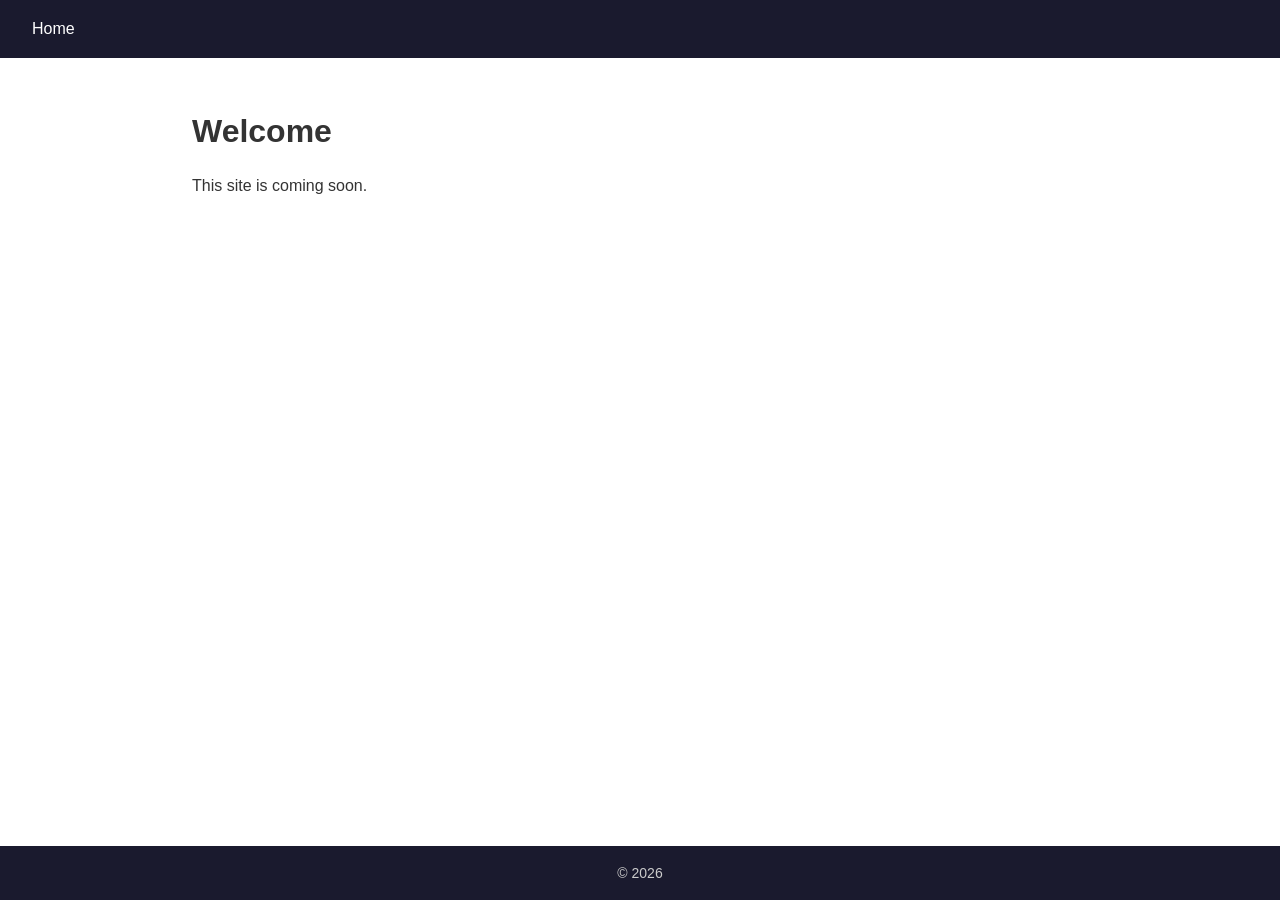
==== index.html @ 30781d37 "Add public website HTML structure with index page, stylesheet, and assets directory Co-authored-by: " ====
<!DOCTYPE html>
<html lang="en">
<head>
    <meta charset="UTF-8">
    <meta name="viewport" content="width=device-width, initial-scale=1.0">
    <title>Welcome</title>
    <link rel="stylesheet" href="css/styles.css">
</head>
<body>
    <header>
        <nav>
            <ul>
                <li><a href="index.html">Home</a></li>
            </ul>
        </nav>
    </header>

    <main>
        <h1>Welcome</h1>
        <p>This site is coming soon.</p>
    </main>

    <footer>
        <p>&copy; 2026</p>
    </footer>
</body>
</html>
---- css/styles.css ----
*, *::before, *::after {
    box-sizing: border-box;
    margin: 0;
    padding: 0;
}

body {
    font-family: sans-serif;
    line-height: 1.6;
    color: #333;
    display: flex;
    flex-direction: column;
    min-height: 100vh;
}

header {
    background: #1a1a2e;
    padding: 1rem 2rem;
}

header nav ul {
    list-style: none;
    display: flex;
    gap: 1.5rem;
}

header nav ul li a {
    color: #fff;
    text-decoration: none;
    font-weight: 500;
}

header nav ul li a:hover {
    text-decoration: underline;
}

main {
    flex: 1;
    padding: 3rem 2rem;
    max-width: 960px;
    margin: 0 auto;
    width: 100%;
}

h1 {
    margin-bottom: 1rem;
}

footer {
    background: #1a1a2e;
    color: #ccc;
    text-align: center;
    padding: 1rem 2rem;
    font-size: 0.875rem;
}
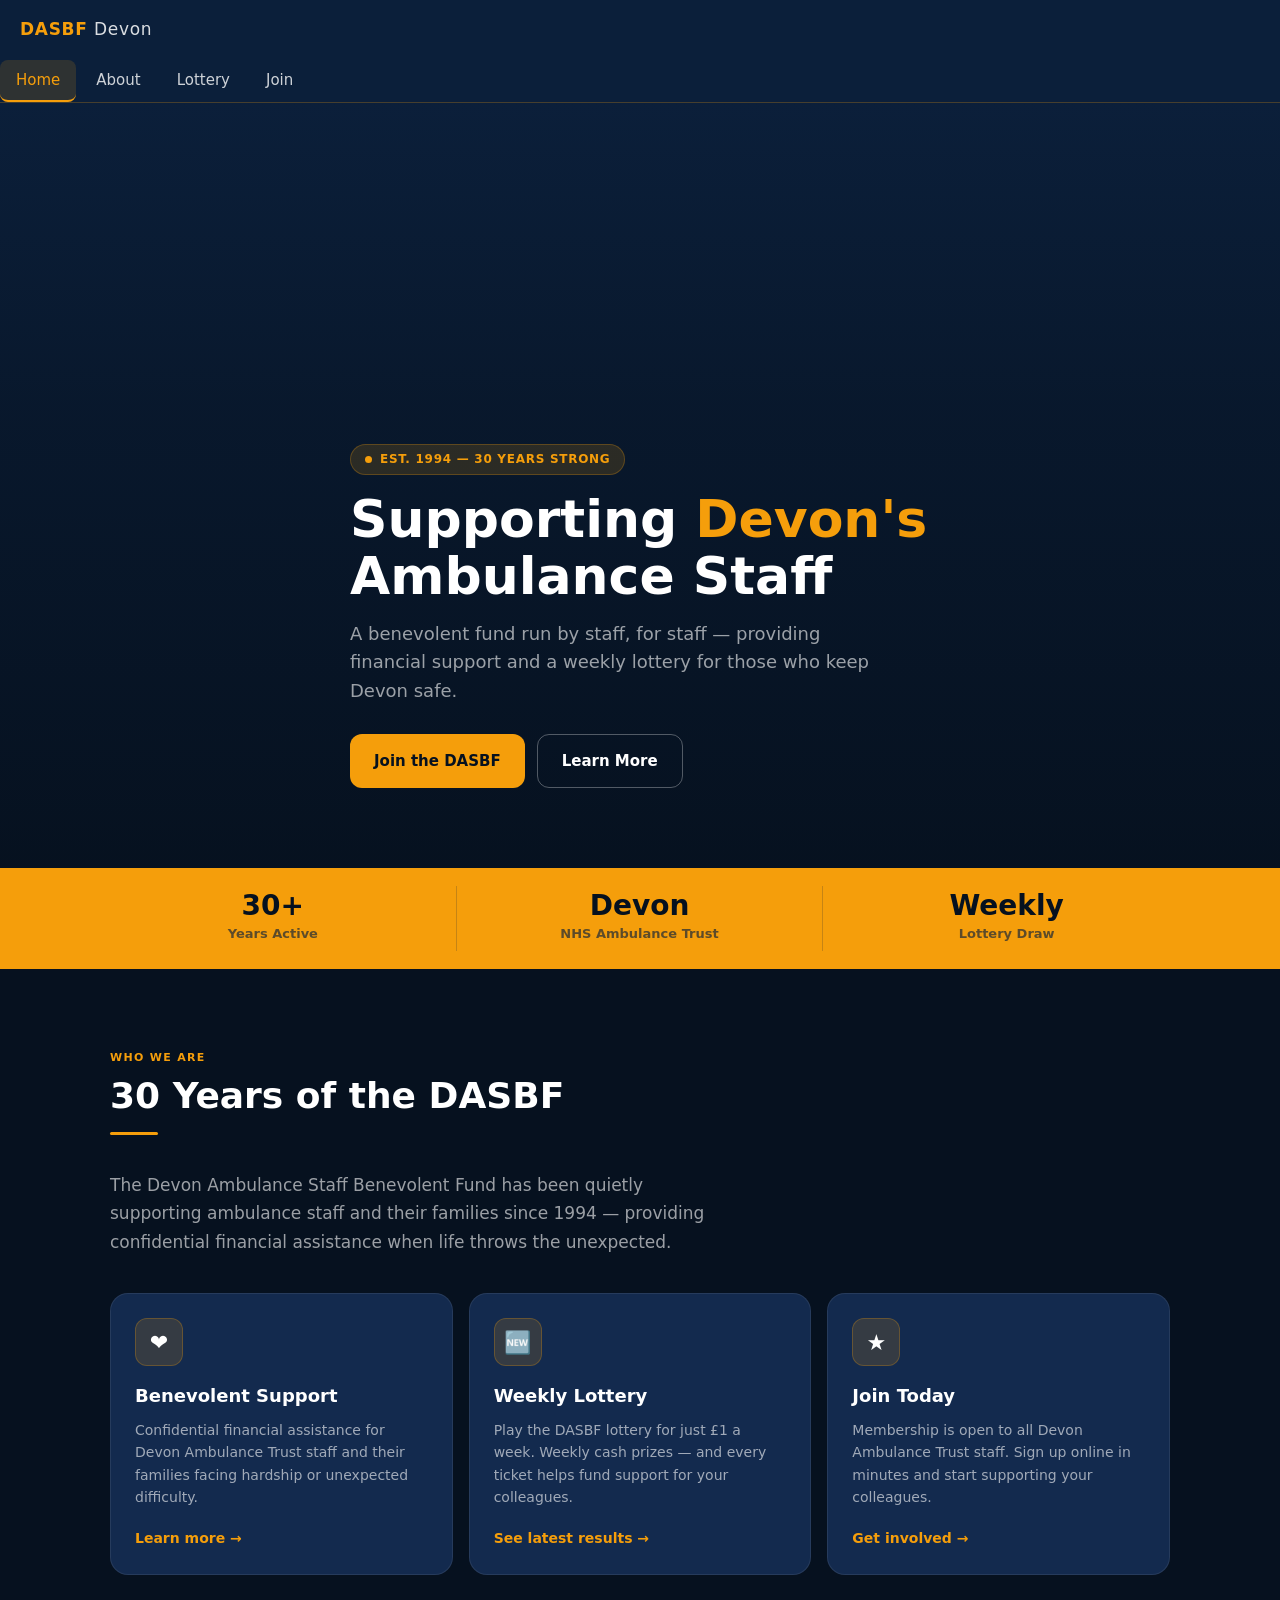
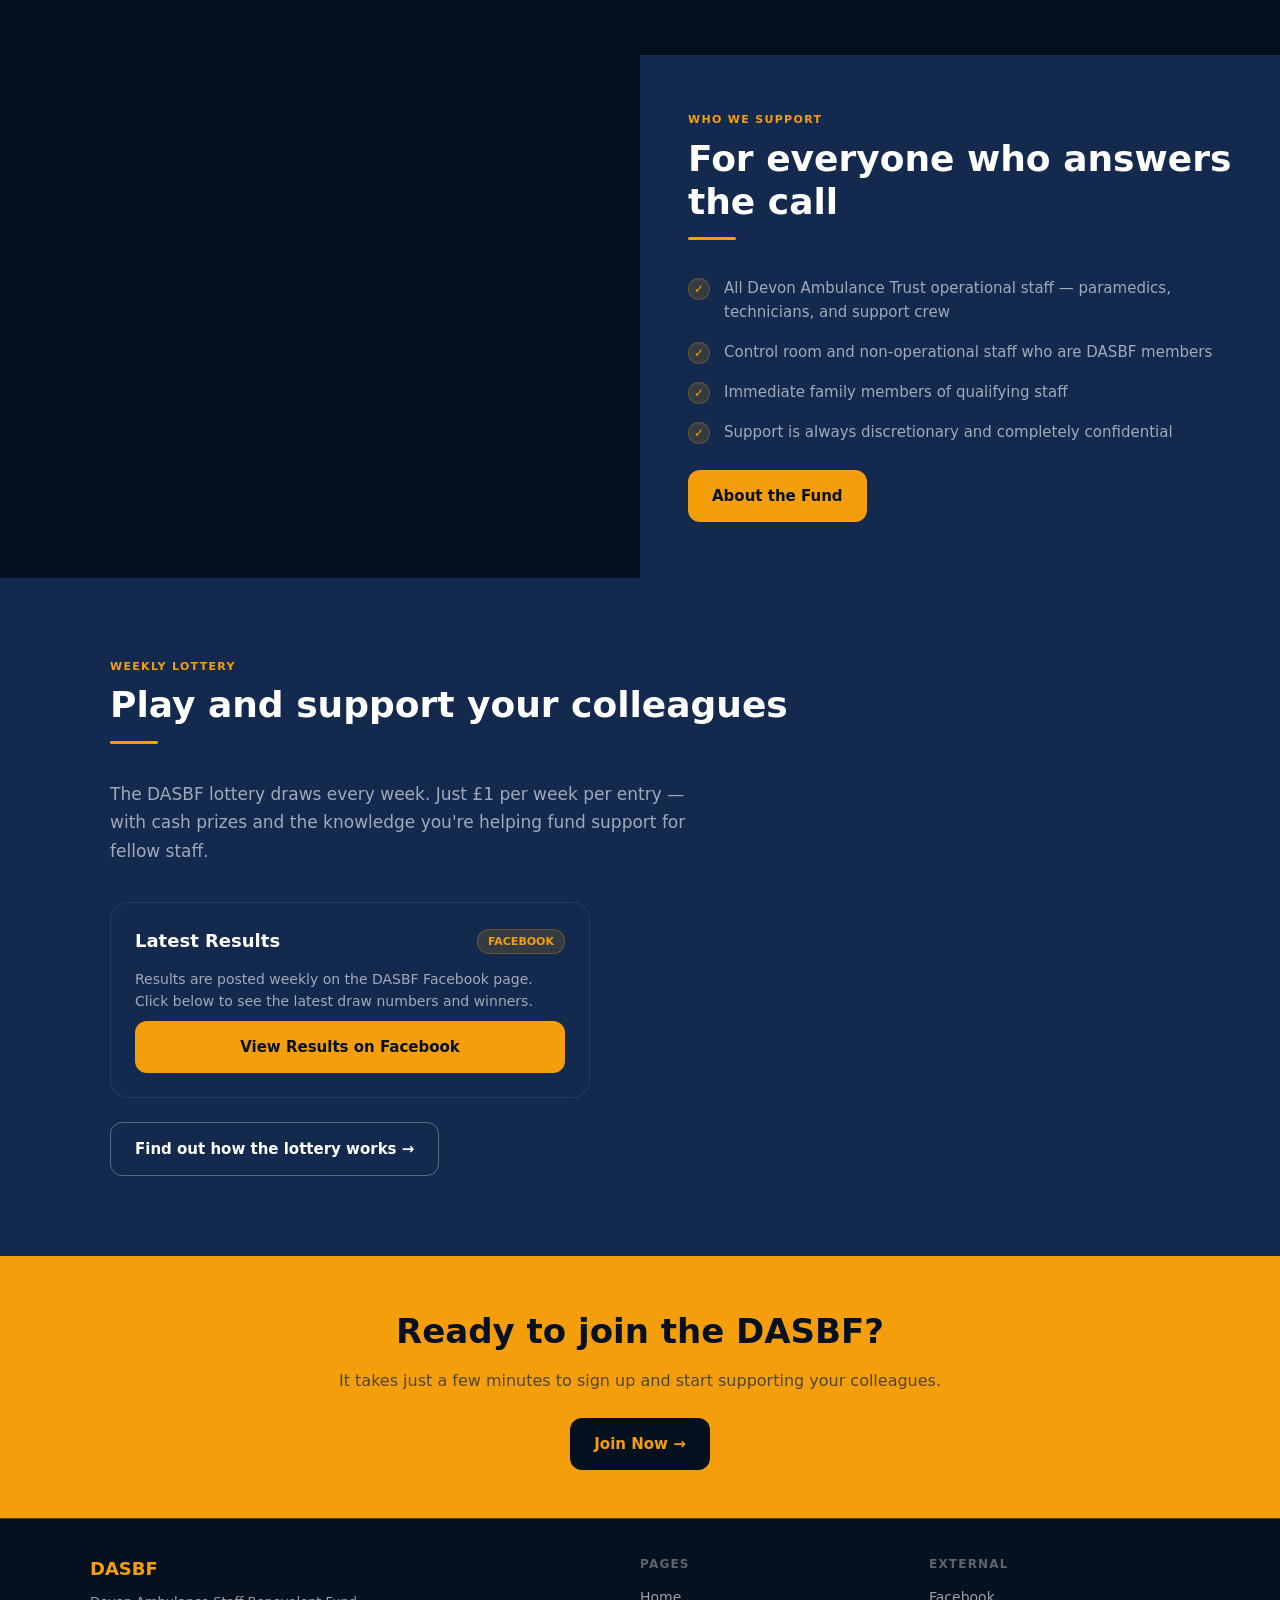
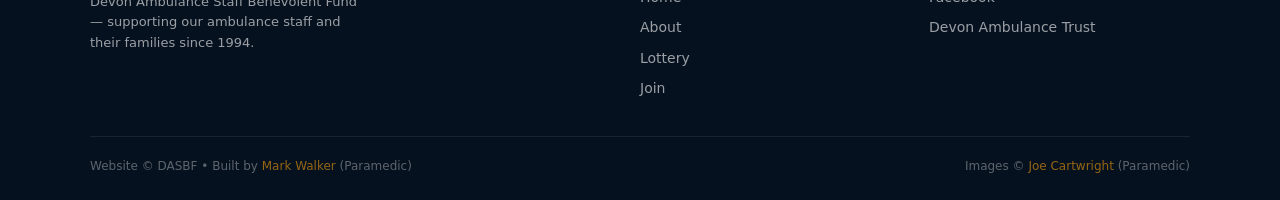
==== commit 9428634c: "Add initial DASBF static website Add a complete static site for the Devon Ambulance Staff Benevolent" ====
--- a/index.html
+++ b/index.html
@@ -1,27 +1,198 @@
 <!DOCTYPE html>
 <html lang="en">
 <head>
-    <meta charset="UTF-8">
-    <meta name="viewport" content="width=device-width, initial-scale=1.0">
-    <title>Welcome</title>
-    <link rel="stylesheet" href="css/styles.css">
+  <meta charset="UTF-8" />
+  <meta name="viewport" content="width=device-width, initial-scale=1.0" />
+  <meta name="description" content="The Devon Ambulance Staff Benevolent Fund — supporting Devon's ambulance staff and their families for over 30 years." />
+  <title>DASBF — Devon Ambulance Staff Benevolent Fund</title>
+  <link rel="stylesheet" href="css/styles.css" />
+  <!-- Favicon: replace with your own -->
+  <!-- <link rel="icon" href="images/favicon.png" /> -->
 </head>
 <body>
-    <header>
-        <nav>
-            <ul>
-                <li><a href="index.html">Home</a></li>
-            </ul>
-        </nav>
-    </header>
 
-    <main>
-        <h1>Welcome</h1>
-        <p>This site is coming soon.</p>
-    </main>
+  <!-- ======= NAVIGATION ======= -->
+  <nav class="site-nav" role="navigation" aria-label="Main navigation">
+    <div class="nav-inner">
+      <a href="index.html" class="nav-logo">DASBF <span>Devon</span></a>
+      <button class="nav-toggle" aria-expanded="false" aria-label="Toggle menu">
+        <span></span><span></span><span></span>
+      </button>
+    </div>
+    <div class="nav-menu" role="menu">
+      <a href="index.html" class="active">Home</a>
+      <a href="about.html">About</a>
+      <a href="lottery.html">Lottery</a>
+      <a href="join.html">Join</a>
+    </div>
+  </nav>
 
-    <footer>
-        <p>&copy; 2026</p>
-    </footer>
+  <!-- ======= HERO ======= -->
+  <section class="hero" aria-label="Welcome">
+    <!--
+      REPLACE: Set the background-image to one of Joe's photos.
+      Best choice: a dramatic action shot or crew photo.
+      Example: style="background-image: url('images/hero-main.jpg')"
+    -->
+    <div class="hero-bg" style="background-image: url('images/hero-main.jpg');"></div>
+    <div class="hero-overlay"></div>
+    <div class="hero-content container">
+      <div class="hero-badge">
+        <span class="pulse-dot"></span>
+        Est. 1994 &mdash; 30 Years Strong
+      </div>
+      <h1>Supporting <em>Devon's</em><br>Ambulance Staff</h1>
+      <p>A benevolent fund run by staff, for staff — providing financial support and a weekly lottery for those who keep Devon safe.</p>
+      <div class="hero-actions">
+        <a href="join.html" class="btn btn-amber">Join the DASBF</a>
+        <a href="about.html" class="btn btn-outline">Learn More</a>
+      </div>
+    </div>
+  </section>
+
+  <!-- ======= STATS STRIP ======= -->
+  <div class="stats-strip" role="region" aria-label="Key facts">
+    <div class="stats-grid">
+      <div class="stat">
+        <span class="stat-num">30+</span>
+        <span class="stat-label">Years Active</span>
+      </div>
+      <div class="stat">
+        <span class="stat-num">Devon</span>
+        <span class="stat-label">NHS Ambulance Trust</span>
+      </div>
+      <div class="stat">
+        <span class="stat-num">Weekly</span>
+        <span class="stat-label">Lottery Draw</span>
+      </div>
+    </div>
+  </div>
+
+  <!-- ======= ABOUT INTRO ======= -->
+  <section class="section" aria-labelledby="about-heading">
+    <div class="container">
+      <p class="section-label">Who We Are</p>
+      <h2 class="section-title" id="about-heading">30 Years of the DASBF</h2>
+      <div class="section-divider"></div>
+      <p class="section-lead">The Devon Ambulance Staff Benevolent Fund has been quietly supporting ambulance staff and their families since 1994 — providing confidential financial assistance when life throws the unexpected.</p>
+      <div class="cards-grid">
+        <div class="card">
+          <div class="card-icon">&#10084;</div>
+          <h3>Benevolent Support</h3>
+          <p>Confidential financial assistance for Devon Ambulance Trust staff and their families facing hardship or unexpected difficulty.</p>
+          <a href="about.html" class="card-link">Learn more &rarr;</a>
+        </div>
+        <div class="card">
+          <div class="card-icon">&#127381;</div>
+          <h3>Weekly Lottery</h3>
+          <p>Play the DASBF lottery for just £1 a week. Weekly cash prizes — and every ticket helps fund support for your colleagues.</p>
+          <a href="lottery.html" class="card-link">See latest results &rarr;</a>
+        </div>
+        <div class="card">
+          <div class="card-icon">&#9733;</div>
+          <h3>Join Today</h3>
+          <p>Membership is open to all Devon Ambulance Trust staff. Sign up online in minutes and start supporting your colleagues.</p>
+          <a href="join.html" class="card-link">Get involved &rarr;</a>
+        </div>
+      </div>
+    </div>
+  </section>
+
+  <!-- ======= PHOTO SPLIT — WHO WE SUPPORT ======= -->
+  <section class="split" aria-label="Who we support">
+    <!--
+      REPLACE: background-image with one of Joe's crew photos.
+      A candid shot of staff works brilliantly here.
+      Example: style="background-image: url('images/split-crew.jpg')"
+    -->
+    <div class="split-photo" style="background-image: url('images/split-crew.jpg');"></div>
+    <div class="split-content">
+      <p class="section-label">Who We Support</p>
+      <h2 class="section-title">For everyone who answers the call</h2>
+      <div class="section-divider"></div>
+      <ul class="info-list">
+        <li>
+          <span class="check">&#10003;</span>
+          All Devon Ambulance Trust operational staff — paramedics, technicians, and support crew
+        </li>
+        <li>
+          <span class="check">&#10003;</span>
+          Control room and non-operational staff who are DASBF members
+        </li>
+        <li>
+          <span class="check">&#10003;</span>
+          Immediate family members of qualifying staff
+        </li>
+        <li>
+          <span class="check">&#10003;</span>
+          Support is always discretionary and completely confidential
+        </li>
+      </ul>
+      <br />
+      <a href="about.html" class="btn btn-amber">About the Fund</a>
+    </div>
+  </section>
+
+  <!-- ======= LOTTERY TEASER ======= -->
+  <section class="section" aria-labelledby="lottery-heading" style="background: var(--navy-mid);">
+    <div class="container">
+      <p class="section-label">Weekly Lottery</p>
+      <h2 class="section-title" id="lottery-heading">Play and support your colleagues</h2>
+      <div class="section-divider"></div>
+      <p class="section-lead">The DASBF lottery draws every week. Just £1 per week per entry — with cash prizes and the knowledge you're helping fund support for fellow staff.</p>
+
+      <div class="card" style="max-width: 480px; margin-bottom: 24px;">
+        <div style="display:flex; align-items:center; justify-content:space-between; margin-bottom:12px;">
+          <h3 style="margin:0;">Latest Results</h3>
+          <span style="font-size:11px; background:var(--amber-pale); border:1px solid var(--border-amber); color:var(--amber); padding:3px 10px; border-radius:12px; font-weight:700;">FACEBOOK</span>
+        </div>
+        <p style="margin-bottom:8px;">Results are posted weekly on the DASBF Facebook page. Click below to see the latest draw numbers and winners.</p>
+        <!--
+          REPLACE: Update this link to the actual DASBF Facebook page URL.
+        -->
+        <a href="https://www.facebook.com/DASBF" class="btn btn-amber btn-block" target="_blank" rel="noopener">View Results on Facebook</a>
+      </div>
+
+      <a href="lottery.html" class="btn btn-outline">Find out how the lottery works &rarr;</a>
+    </div>
+  </section>
+
+  <!-- ======= CTA BANNER ======= -->
+  <section class="cta-banner" aria-label="Call to action">
+    <h2>Ready to join the DASBF?</h2>
+    <p>It takes just a few minutes to sign up and start supporting your colleagues.</p>
+    <a href="join.html" class="btn btn-navy">Join Now &rarr;</a>
+  </section>
+
+  <!-- ======= FOOTER ======= -->
+  <footer class="site-footer" role="contentinfo">
+    <div class="footer-inner">
+      <div class="footer-brand">
+        <h3>DASBF</h3>
+        <p>Devon Ambulance Staff Benevolent Fund — supporting our ambulance staff and their families since 1994.</p>
+      </div>
+      <div class="footer-col">
+        <h4>Pages</h4>
+        <a href="index.html">Home</a>
+        <a href="about.html">About</a>
+        <a href="lottery.html">Lottery</a>
+        <a href="join.html">Join</a>
+      </div>
+      <div class="footer-col">
+        <h4>External</h4>
+        <!--
+          REPLACE: Update Facebook link to the real DASBF page.
+        -->
+        <a href="https://www.facebook.com/DASBF" target="_blank" rel="noopener">Facebook</a>
+        <a href="https://www.dast.nhs.uk" target="_blank" rel="noopener">Devon Ambulance Trust</a>
+      </div>
+    </div>
+    <div class="footer-bottom">
+      <p>Website &copy; DASBF &bull; Built by <a href="mailto:markdevon@gmail.com">Mark Walker</a> (Paramedic)</p>
+      <p>Images &copy; <a href="https://www.instagram.com/life_on_the_999/" target="_blank" rel="noopener">Joe Cartwright</a> (Paramedic)</p>
+    </div>
+  </footer>
+
+  <script src="js/main.js"></script>
 </body>
 </html>
--- a/css/styles.css
+++ b/css/styles.css
@@ -1,55 +1,792 @@
-*, *::before, *::after {
-    box-sizing: border-box;
-    margin: 0;
+/* =============================================
+   DASBF — Devon Ambulance Staff Benevolent Fund
+   Stylesheet v1.0
+   Mobile-first design
+   ============================================= */
+
+/* --- Reset & Base --- */
+*, *::before, *::after { box-sizing: border-box; margin: 0; padding: 0; }
+
+:root {
+  --navy:       #0B1F3A;
+  --navy-mid:   #132a4e;
+  --navy-deep:  #06111f;
+  --amber:      #F59E0B;
+  --amber-dark: #D97706;
+  --amber-pale: rgba(245, 158, 11, 0.15);
+  --white:      #ffffff;
+  --text-muted: rgba(255, 255, 255, 0.6);
+  --text-dim:   rgba(255, 255, 255, 0.35);
+  --border-subtle: rgba(255, 255, 255, 0.08);
+  --border-amber:  rgba(245, 158, 11, 0.25);
+  --radius-sm:  8px;
+  --radius-md:  12px;
+  --radius-lg:  18px;
+  --font: 'Segoe UI', system-ui, -apple-system, sans-serif;
+}
+
+html { scroll-behavior: smooth; }
+
+body {
+  font-family: var(--font);
+  background: var(--navy-deep);
+  color: var(--white);
+  font-size: 16px;
+  line-height: 1.6;
+  -webkit-font-smoothing: antialiased;
+}
+
+img { max-width: 100%; display: block; }
+a { text-decoration: none; color: inherit; }
+button { cursor: pointer; font-family: var(--font); }
+
+/* --- Utility --- */
+.container { width: 100%; max-width: 1100px; margin: 0 auto; padding: 0 20px; }
+.amber { color: var(--amber); }
+
+/* =============================================
+   NAVIGATION
+   ============================================= */
+.site-nav {
+  position: sticky;
+  top: 0;
+  z-index: 100;
+  background: var(--navy);
+  border-bottom: 1px solid var(--border-amber);
+}
+
+.nav-inner {
+  display: flex;
+  align-items: center;
+  justify-content: space-between;
+  height: 60px;
+  padding: 0 20px;
+}
+
+.nav-logo {
+  font-size: 17px;
+  font-weight: 700;
+  color: var(--amber);
+  letter-spacing: 0.04em;
+}
+.nav-logo span { color: var(--white); font-weight: 400; opacity: 0.85; }
+
+/* Hamburger */
+.nav-toggle {
+  display: flex;
+  flex-direction: column;
+  gap: 5px;
+  background: none;
+  border: none;
+  padding: 6px;
+  cursor: pointer;
+  z-index: 200;
+}
+.nav-toggle span {
+  display: block;
+  width: 24px;
+  height: 2px;
+  background: var(--amber);
+  border-radius: 2px;
+  transition: transform 0.25s, opacity 0.25s;
+}
+.nav-toggle.open span:nth-child(1) { transform: translateY(7px) rotate(45deg); }
+.nav-toggle.open span:nth-child(2) { opacity: 0; }
+.nav-toggle.open span:nth-child(3) { transform: translateY(-7px) rotate(-45deg); }
+
+/* Mobile menu */
+.nav-menu {
+  display: none;
+  flex-direction: column;
+  background: var(--navy-deep);
+  border-top: 1px solid var(--border-amber);
+  padding: 8px 0 16px;
+}
+.nav-menu.open { display: flex; }
+
+.nav-menu a {
+  padding: 13px 24px;
+  font-size: 16px;
+  color: rgba(255,255,255,0.8);
+  font-weight: 500;
+  border-left: 3px solid transparent;
+  transition: color 0.2s, border-color 0.2s;
+}
+.nav-menu a:hover,
+.nav-menu a.active {
+  color: var(--amber);
+  border-left-color: var(--amber);
+  background: var(--amber-pale);
+}
+
+/* Desktop nav */
+@media (min-width: 768px) {
+  .nav-toggle { display: none; }
+  .nav-menu {
+    display: flex !important;
+    flex-direction: row;
+    background: none;
+    border: none;
     padding: 0;
-}
-
-body {
-    font-family: sans-serif;
-    line-height: 1.6;
-    color: #333;
-    display: flex;
-    flex-direction: column;
-    min-height: 100vh;
-}
-
-header {
-    background: #1a1a2e;
-    padding: 1rem 2rem;
-}
-
-header nav ul {
-    list-style: none;
-    display: flex;
-    gap: 1.5rem;
-}
-
-header nav ul li a {
-    color: #fff;
-    text-decoration: none;
-    font-weight: 500;
-}
-
-header nav ul li a:hover {
-    text-decoration: underline;
-}
-
-main {
-    flex: 1;
-    padding: 3rem 2rem;
-    max-width: 960px;
-    margin: 0 auto;
-    width: 100%;
-}
-
-h1 {
-    margin-bottom: 1rem;
-}
-
-footer {
-    background: #1a1a2e;
-    color: #ccc;
-    text-align: center;
-    padding: 1rem 2rem;
-    font-size: 0.875rem;
-}
+    gap: 4px;
+    align-items: center;
+  }
+  .nav-menu a {
+    padding: 8px 16px;
+    font-size: 15px;
+    border-left: none;
+    border-radius: var(--radius-sm);
+    border-bottom: 2px solid transparent;
+  }
+  .nav-menu a:hover,
+  .nav-menu a.active {
+    color: var(--amber);
+    background: var(--amber-pale);
+    border-bottom-color: var(--amber);
+  }
+}
+
+/* =============================================
+   HERO
+   ============================================= */
+.hero {
+  position: relative;
+  min-height: 70vh;
+  display: flex;
+  align-items: flex-end;
+  overflow: hidden;
+  background: var(--navy);
+}
+
+.hero-bg {
+  position: absolute;
+  inset: 0;
+  background-size: cover;
+  background-position: center;
+  opacity: 0.35;
+}
+
+.hero-overlay {
+  position: absolute;
+  inset: 0;
+  background: linear-gradient(to top, rgba(6,17,31,0.98) 0%, rgba(6,17,31,0.5) 60%, rgba(11,31,58,0.3) 100%);
+}
+
+.hero-content {
+  position: relative;
+  z-index: 2;
+  padding: 40px 20px 48px;
+  width: 100%;
+  max-width: 700px;
+}
+
+.hero-badge {
+  display: inline-flex;
+  align-items: center;
+  gap: 8px;
+  background: var(--amber-pale);
+  border: 1px solid var(--border-amber);
+  border-radius: 20px;
+  padding: 5px 14px;
+  font-size: 12px;
+  color: var(--amber);
+  font-weight: 600;
+  letter-spacing: 0.06em;
+  text-transform: uppercase;
+  margin-bottom: 16px;
+}
+
+.pulse-dot {
+  width: 7px; height: 7px;
+  background: var(--amber);
+  border-radius: 50%;
+  animation: pulse 1.8s infinite;
+}
+
+@keyframes pulse {
+  0%, 100% { opacity: 1; transform: scale(1); }
+  50% { opacity: 0.5; transform: scale(0.7); }
+}
+
+.hero h1 {
+  font-size: clamp(28px, 7vw, 52px);
+  font-weight: 800;
+  line-height: 1.1;
+  margin-bottom: 14px;
+  color: var(--white);
+}
+
+.hero h1 em {
+  font-style: normal;
+  color: var(--amber);
+}
+
+.hero p {
+  font-size: clamp(15px, 3.5vw, 18px);
+  color: var(--text-muted);
+  margin-bottom: 28px;
+  max-width: 520px;
+  line-height: 1.6;
+}
+
+.hero-actions {
+  display: flex;
+  flex-direction: column;
+  gap: 12px;
+}
+
+@media (min-width: 480px) {
+  .hero-actions { flex-direction: row; }
+  .hero { min-height: 75vh; }
+  .hero-content { padding: 60px 40px 60px; }
+}
+
+@media (min-width: 768px) {
+  .hero { min-height: 85vh; }
+  .hero-content { padding: 80px 60px 80px; }
+}
+
+/* =============================================
+   BUTTONS
+   ============================================= */
+.btn {
+  display: inline-flex;
+  align-items: center;
+  justify-content: center;
+  gap: 8px;
+  padding: 14px 24px;
+  border-radius: var(--radius-md);
+  font-size: 15px;
+  font-weight: 700;
+  transition: transform 0.15s, opacity 0.15s;
+  border: none;
+  cursor: pointer;
+}
+.btn:active { transform: scale(0.97); }
+
+.btn-amber {
+  background: var(--amber);
+  color: var(--navy-deep);
+}
+.btn-amber:hover { background: var(--amber-dark); }
+
+.btn-outline {
+  background: transparent;
+  color: var(--white);
+  border: 1.5px solid rgba(255,255,255,0.3);
+}
+.btn-outline:hover {
+  border-color: var(--amber);
+  color: var(--amber);
+}
+
+.btn-block { width: 100%; }
+
+/* =============================================
+   STATS STRIP
+   ============================================= */
+.stats-strip {
+  background: var(--amber);
+  padding: 18px 20px;
+}
+
+.stats-grid {
+  display: grid;
+  grid-template-columns: repeat(3, 1fr);
+  gap: 0;
+  max-width: 1100px;
+  margin: 0 auto;
+}
+
+.stat {
+  text-align: center;
+  padding: 6px 8px;
+  border-right: 1px solid rgba(11,31,58,0.2);
+}
+.stat:last-child { border-right: none; }
+
+.stat-num {
+  display: block;
+  font-size: clamp(18px, 5vw, 28px);
+  font-weight: 800;
+  color: var(--navy-deep);
+  line-height: 1;
+}
+
+.stat-label {
+  display: block;
+  font-size: clamp(10px, 2.5vw, 13px);
+  color: rgba(11,31,58,0.65);
+  margin-top: 4px;
+  font-weight: 600;
+}
+
+/* =============================================
+   SECTION FOUNDATIONS
+   ============================================= */
+.section {
+  padding: 56px 0;
+}
+
+.section-label {
+  font-size: 11px;
+  font-weight: 700;
+  letter-spacing: 0.12em;
+  text-transform: uppercase;
+  color: var(--amber);
+  margin-bottom: 8px;
+}
+
+.section-title {
+  font-size: clamp(22px, 5vw, 36px);
+  font-weight: 800;
+  color: var(--white);
+  line-height: 1.2;
+  margin-bottom: 14px;
+}
+
+.section-lead {
+  font-size: clamp(15px, 3vw, 17px);
+  color: var(--text-muted);
+  max-width: 600px;
+  line-height: 1.7;
+  margin-bottom: 36px;
+}
+
+.section-divider {
+  width: 48px;
+  height: 3px;
+  background: var(--amber);
+  border-radius: 2px;
+  margin-bottom: 36px;
+}
+
+/* =============================================
+   CARDS
+   ============================================= */
+.card {
+  background: var(--navy-mid);
+  border: 1px solid var(--border-subtle);
+  border-radius: var(--radius-lg);
+  padding: 24px;
+  transition: border-color 0.2s, transform 0.2s;
+}
+.card:hover {
+  border-color: var(--border-amber);
+  transform: translateY(-2px);
+}
+
+.card-icon {
+  width: 48px; height: 48px;
+  background: var(--amber-pale);
+  border: 1px solid var(--border-amber);
+  border-radius: var(--radius-md);
+  display: flex;
+  align-items: center;
+  justify-content: center;
+  font-size: 22px;
+  margin-bottom: 16px;
+}
+
+.card h3 {
+  font-size: 18px;
+  font-weight: 700;
+  color: var(--white);
+  margin-bottom: 8px;
+}
+
+.card p {
+  font-size: 14px;
+  color: var(--text-muted);
+  line-height: 1.6;
+  margin-bottom: 16px;
+}
+
+.card-link {
+  display: inline-flex;
+  align-items: center;
+  gap: 6px;
+  font-size: 14px;
+  color: var(--amber);
+  font-weight: 600;
+}
+
+.cards-grid {
+  display: grid;
+  gap: 16px;
+  grid-template-columns: 1fr;
+}
+
+@media (min-width: 640px) {
+  .cards-grid { grid-template-columns: repeat(2, 1fr); }
+}
+
+@media (min-width: 900px) {
+  .cards-grid { grid-template-columns: repeat(3, 1fr); }
+}
+
+/* =============================================
+   LOTTERY NUMBERS
+   ============================================= */
+.lottery-balls {
+  display: flex;
+  flex-wrap: wrap;
+  gap: 10px;
+  margin: 16px 0;
+}
+
+.ball {
+  width: 44px; height: 44px;
+  background: var(--amber);
+  border-radius: 50%;
+  display: flex;
+  align-items: center;
+  justify-content: center;
+  font-size: 15px;
+  font-weight: 800;
+  color: var(--navy-deep);
+}
+
+.ball.winner {
+  background: var(--white);
+  box-shadow: 0 0 0 3px var(--amber);
+}
+
+/* =============================================
+   PHOTO SECTION (split layout)
+   ============================================= */
+.split {
+  display: grid;
+  grid-template-columns: 1fr;
+  gap: 0;
+  align-items: center;
+}
+
+.split-photo {
+  height: 280px;
+  background-size: cover;
+  background-position: center;
+  opacity: 0.7;
+}
+
+.split-content {
+  padding: 40px 24px;
+  background: var(--navy-mid);
+}
+
+@media (min-width: 768px) {
+  .split { grid-template-columns: 1fr 1fr; }
+  .split-photo { height: 100%; min-height: 360px; opacity: 0.85; }
+  .split.reverse .split-photo { order: 2; }
+  .split.reverse .split-content { order: 1; }
+  .split-content { padding: 56px 48px; }
+}
+
+/* =============================================
+   CTA BANNER
+   ============================================= */
+.cta-banner {
+  background: var(--amber);
+  padding: 48px 20px;
+  text-align: center;
+}
+
+.cta-banner h2 {
+  font-size: clamp(22px, 5vw, 34px);
+  font-weight: 800;
+  color: var(--navy-deep);
+  margin-bottom: 10px;
+}
+
+.cta-banner p {
+  font-size: 16px;
+  color: rgba(11,31,58,0.7);
+  margin-bottom: 24px;
+}
+
+.cta-banner .btn-navy {
+  background: var(--navy-deep);
+  color: var(--amber);
+}
+
+.cta-banner .btn-navy:hover {
+  background: var(--navy);
+}
+
+/* =============================================
+   FOOTER
+   ============================================= */
+.site-footer {
+  background: var(--navy-deep);
+  border-top: 1px solid var(--border-amber);
+  padding: 36px 20px 24px;
+}
+
+.footer-inner {
+  max-width: 1100px;
+  margin: 0 auto;
+  display: grid;
+  grid-template-columns: 1fr;
+  gap: 28px;
+}
+
+@media (min-width: 768px) {
+  .footer-inner { grid-template-columns: 2fr 1fr 1fr; }
+}
+
+.footer-brand h3 {
+  font-size: 18px;
+  font-weight: 700;
+  color: var(--amber);
+  margin-bottom: 8px;
+}
+
+.footer-brand p {
+  font-size: 13px;
+  color: var(--text-muted);
+  line-height: 1.6;
+  max-width: 280px;
+}
+
+.footer-col h4 {
+  font-size: 12px;
+  font-weight: 700;
+  letter-spacing: 0.1em;
+  text-transform: uppercase;
+  color: var(--text-dim);
+  margin-bottom: 12px;
+}
+
+.footer-col a {
+  display: block;
+  font-size: 14px;
+  color: var(--text-muted);
+  margin-bottom: 8px;
+}
+.footer-col a:hover { color: var(--amber); }
+
+.footer-bottom {
+  max-width: 1100px;
+  margin: 28px auto 0;
+  padding-top: 20px;
+  border-top: 1px solid var(--border-subtle);
+  display: flex;
+  flex-direction: column;
+  gap: 6px;
+  align-items: flex-start;
+}
+
+@media (min-width: 768px) {
+  .footer-bottom {
+    flex-direction: row;
+    justify-content: space-between;
+    align-items: center;
+  }
+}
+
+.footer-bottom p {
+  font-size: 12px;
+  color: var(--text-dim);
+}
+
+.footer-bottom a { color: rgba(245,158,11,0.6); }
+.footer-bottom a:hover { color: var(--amber); }
+
+/* =============================================
+   PAGE HERO (inner pages)
+   ============================================= */
+.page-hero {
+  background: var(--navy);
+  padding: 52px 20px 44px;
+  position: relative;
+  overflow: hidden;
+  border-bottom: 1px solid var(--border-amber);
+}
+
+.page-hero::after {
+  content: '';
+  position: absolute;
+  right: -60px; top: -60px;
+  width: 300px; height: 300px;
+  border-radius: 50%;
+  background: var(--amber-pale);
+  pointer-events: none;
+}
+
+.page-hero .container { position: relative; z-index: 2; }
+
+.page-hero h1 {
+  font-size: clamp(26px, 6vw, 44px);
+  font-weight: 800;
+  color: var(--white);
+  margin-bottom: 12px;
+}
+
+.page-hero p {
+  font-size: clamp(15px, 3vw, 18px);
+  color: var(--text-muted);
+  max-width: 560px;
+}
+
+/* =============================================
+   INFO LIST
+   ============================================= */
+.info-list {
+  list-style: none;
+  display: flex;
+  flex-direction: column;
+  gap: 16px;
+}
+
+.info-list li {
+  display: flex;
+  align-items: flex-start;
+  gap: 14px;
+  font-size: 15px;
+  color: var(--text-muted);
+  line-height: 1.6;
+}
+
+.info-list .check {
+  width: 22px; height: 22px;
+  background: var(--amber-pale);
+  border: 1px solid var(--border-amber);
+  border-radius: 50%;
+  display: flex;
+  align-items: center;
+  justify-content: center;
+  flex-shrink: 0;
+  color: var(--amber);
+  font-size: 12px;
+  font-weight: 700;
+  margin-top: 2px;
+}
+
+/* =============================================
+   TEAM / WHO'S WHO
+   ============================================= */
+.team-grid {
+  display: grid;
+  gap: 16px;
+  grid-template-columns: 1fr;
+}
+
+@media (min-width: 480px) {
+  .team-grid { grid-template-columns: repeat(2, 1fr); }
+}
+
+@media (min-width: 768px) {
+  .team-grid { grid-template-columns: repeat(3, 1fr); }
+}
+
+.team-card {
+  background: var(--navy-mid);
+  border: 1px solid var(--border-subtle);
+  border-radius: var(--radius-lg);
+  padding: 24px;
+  text-align: center;
+}
+
+.team-avatar {
+  width: 64px; height: 64px;
+  border-radius: 50%;
+  background: var(--amber-pale);
+  border: 2px solid var(--border-amber);
+  display: flex;
+  align-items: center;
+  justify-content: center;
+  font-size: 22px;
+  font-weight: 800;
+  color: var(--amber);
+  margin: 0 auto 14px;
+}
+
+.team-card h3 {
+  font-size: 16px;
+  font-weight: 700;
+  color: var(--white);
+  margin-bottom: 4px;
+}
+
+.team-card p {
+  font-size: 13px;
+  color: var(--text-muted);
+}
+
+/* =============================================
+   ACCORDION / FAQ
+   ============================================= */
+.accordion-item {
+  border-bottom: 1px solid var(--border-subtle);
+}
+
+.accordion-btn {
+  width: 100%;
+  background: none;
+  border: none;
+  padding: 18px 0;
+  display: flex;
+  align-items: center;
+  justify-content: space-between;
+  gap: 16px;
+  font-size: 15px;
+  font-weight: 600;
+  color: var(--white);
+  text-align: left;
+  cursor: pointer;
+}
+
+.accordion-icon {
+  width: 24px; height: 24px;
+  border-radius: 50%;
+  background: var(--amber-pale);
+  border: 1px solid var(--border-amber);
+  display: flex;
+  align-items: center;
+  justify-content: center;
+  flex-shrink: 0;
+  color: var(--amber);
+  font-size: 14px;
+  transition: transform 0.25s;
+}
+
+.accordion-btn.open .accordion-icon { transform: rotate(45deg); }
+
+.accordion-body {
+  display: none;
+  padding: 0 0 18px;
+  font-size: 14px;
+  color: var(--text-muted);
+  line-height: 1.7;
+}
+
+.accordion-body.open { display: block; }
+
+/* =============================================
+   NOTICE / ALERT
+   ============================================= */
+.notice {
+  background: var(--amber-pale);
+  border: 1px solid var(--border-amber);
+  border-radius: var(--radius-md);
+  padding: 16px 20px;
+  display: flex;
+  gap: 12px;
+  align-items: flex-start;
+  font-size: 14px;
+  color: rgba(255,255,255,0.8);
+  line-height: 1.6;
+}
+
+.notice-icon {
+  font-size: 18px;
+  flex-shrink: 0;
+  margin-top: 1px;
+}
+
+/* =============================================
+   RESPONSIVE UTILS
+   ============================================= */
+@media (min-width: 768px) {
+  .section { padding: 80px 0; }
+}
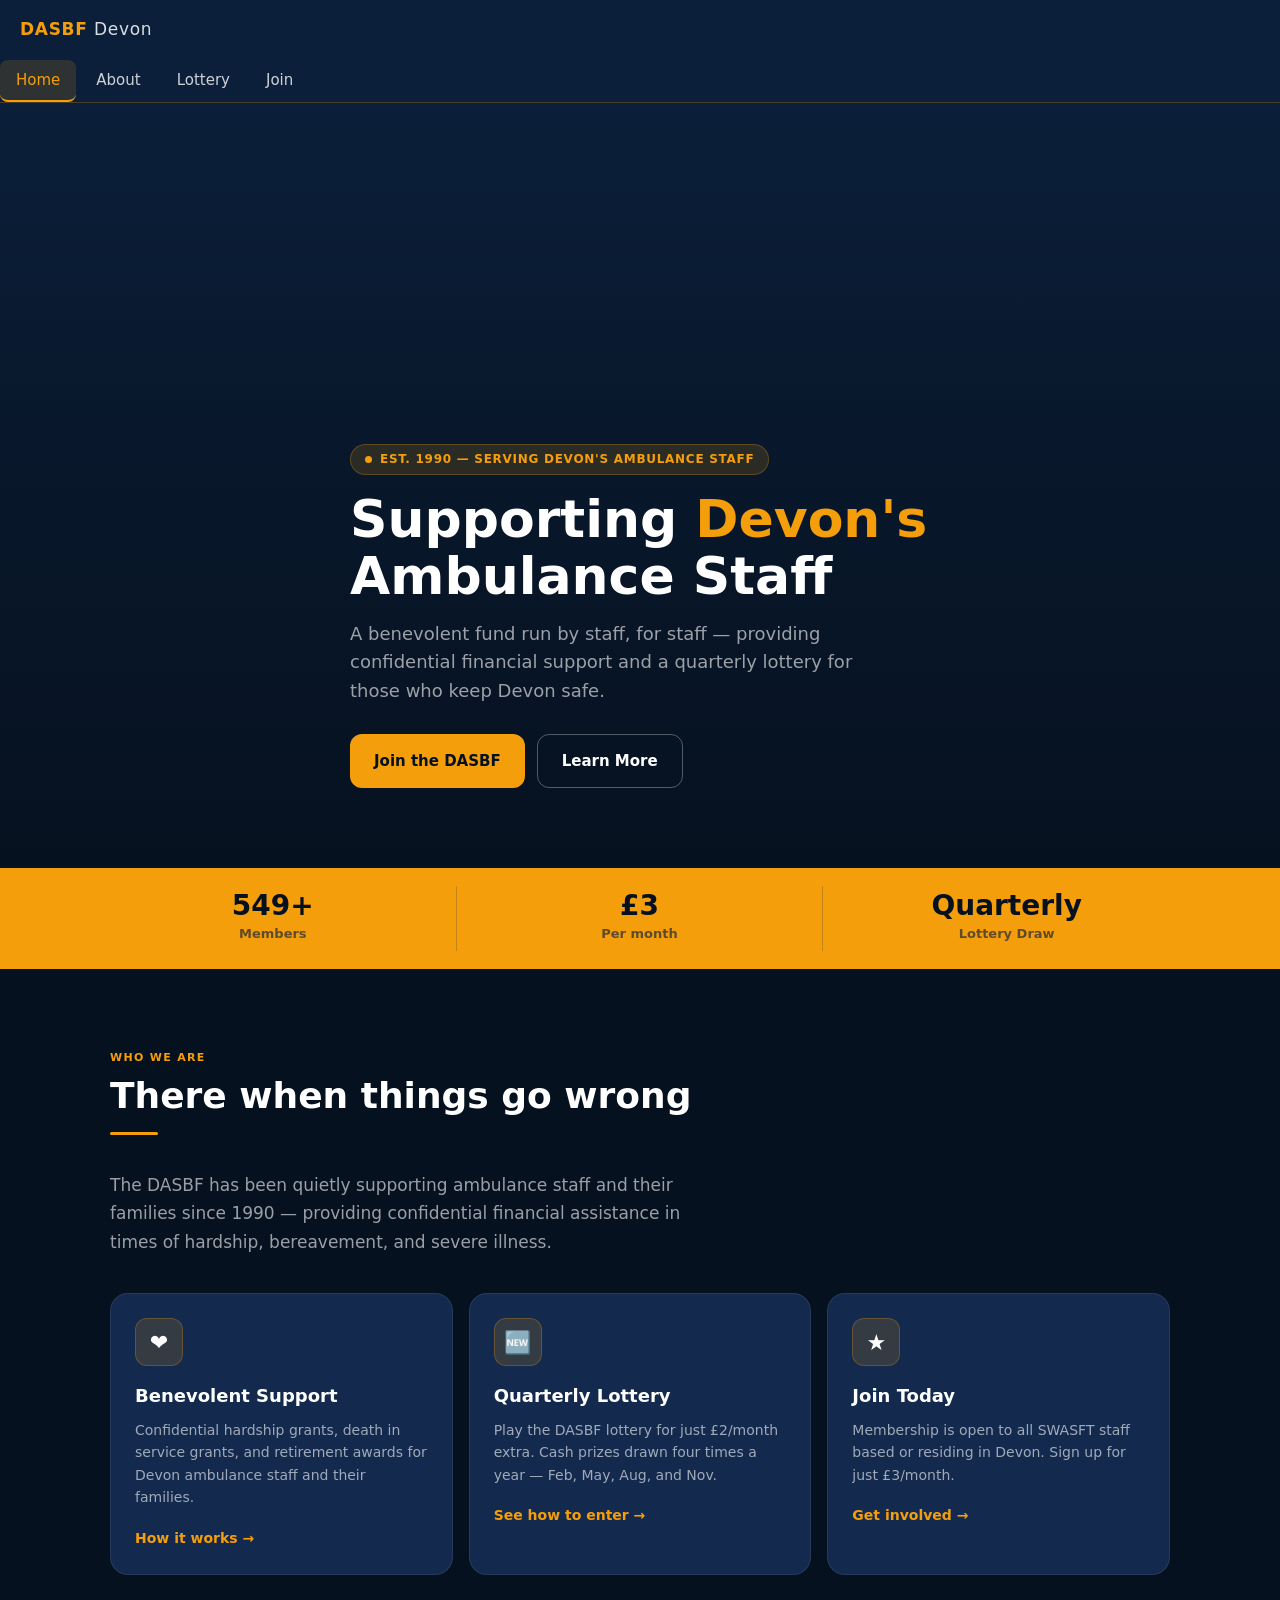
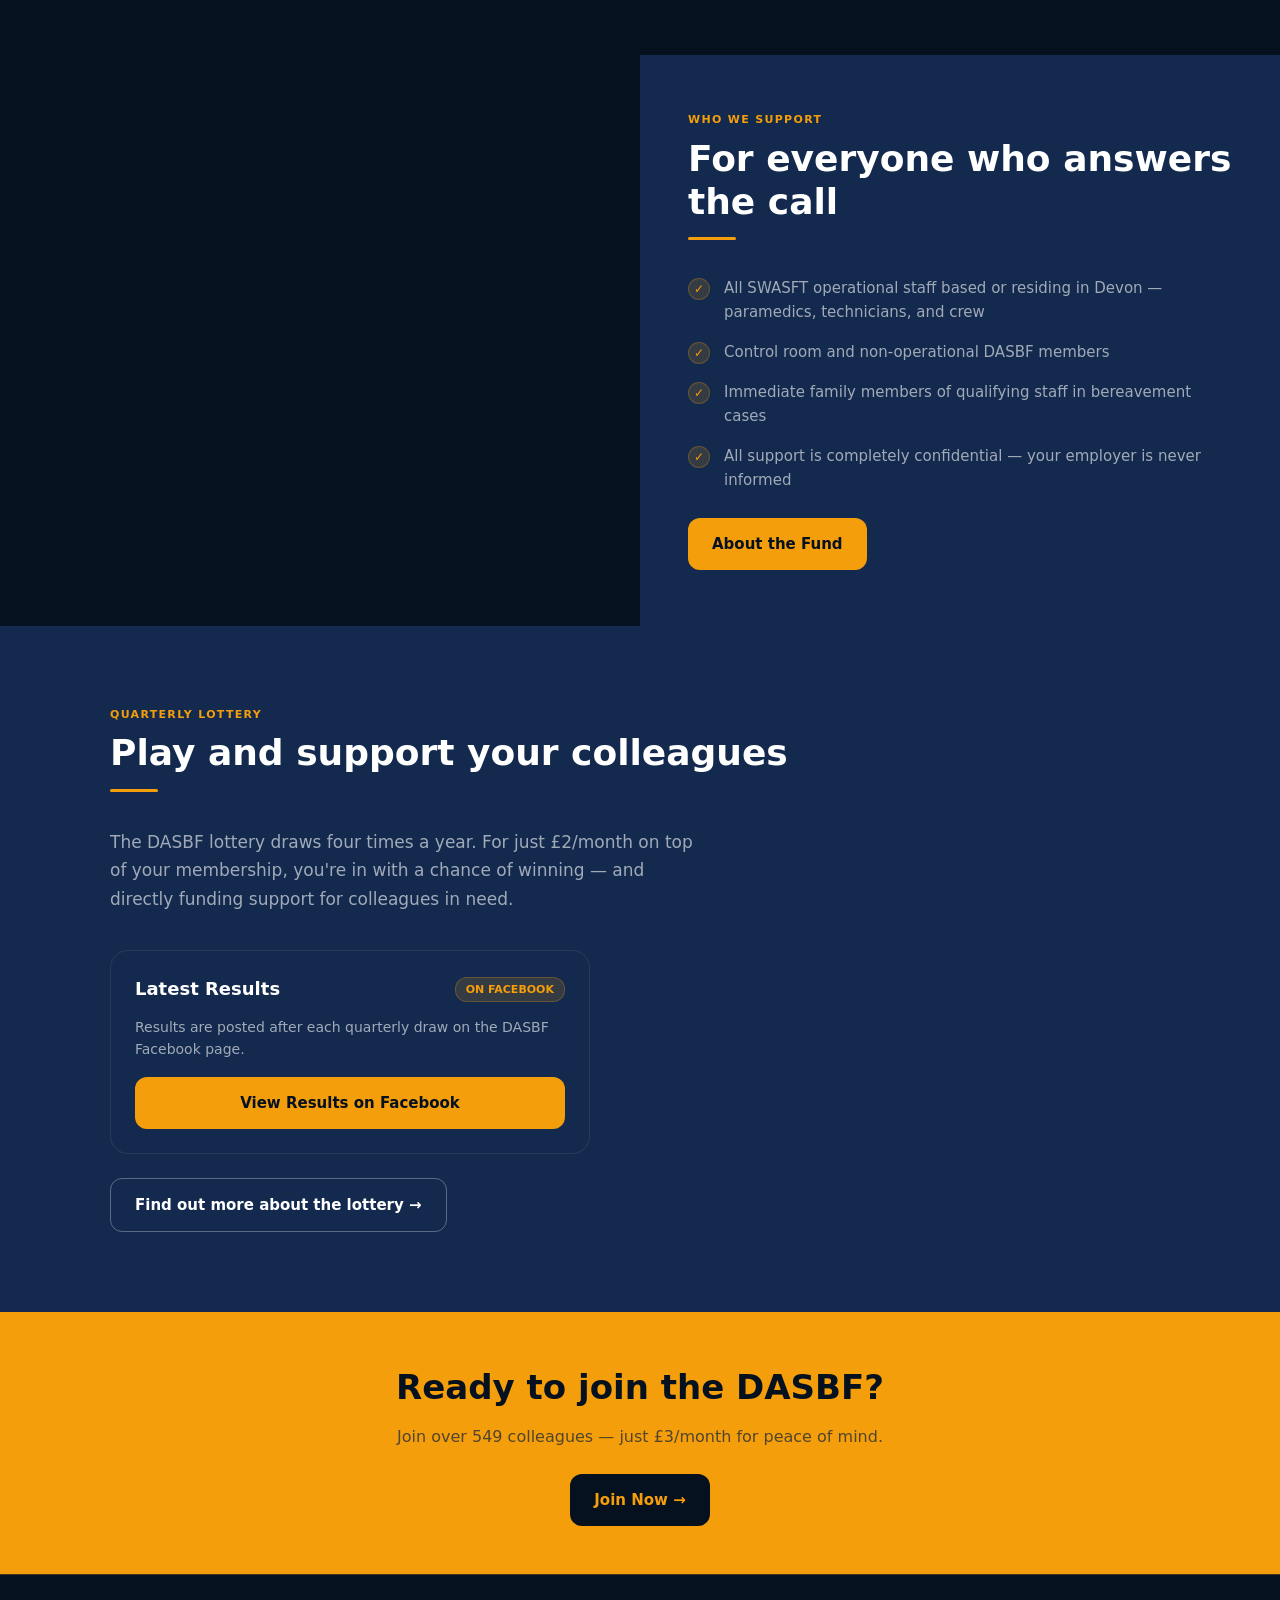
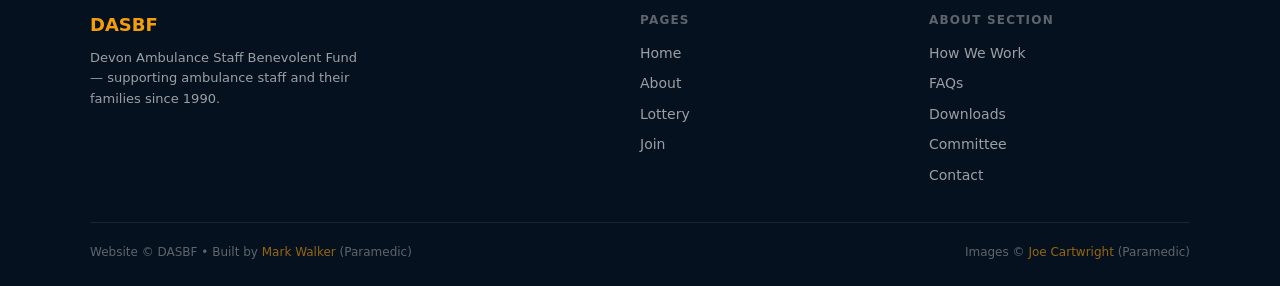
==== commit 9f65f1b1: "Add detailed About subpages and contact page Introduce dedicated About subpages (how-we-work, faq, d" ====
--- a/index.html
+++ b/index.html
@@ -3,15 +3,12 @@
 <head>
   <meta charset="UTF-8" />
   <meta name="viewport" content="width=device-width, initial-scale=1.0" />
-  <meta name="description" content="The Devon Ambulance Staff Benevolent Fund — supporting Devon's ambulance staff and their families for over 30 years." />
+  <meta name="description" content="The Devon Ambulance Staff Benevolent Fund — supporting Devon's ambulance staff and their families since 1990." />
   <title>DASBF — Devon Ambulance Staff Benevolent Fund</title>
   <link rel="stylesheet" href="css/styles.css" />
-  <!-- Favicon: replace with your own -->
-  <!-- <link rel="icon" href="images/favicon.png" /> -->
 </head>
 <body>
 
-  <!-- ======= NAVIGATION ======= -->
   <nav class="site-nav" role="navigation" aria-label="Main navigation">
     <div class="nav-inner">
       <a href="index.html" class="nav-logo">DASBF <span>Devon</span></a>
@@ -19,7 +16,7 @@
         <span></span><span></span><span></span>
       </button>
     </div>
-    <div class="nav-menu" role="menu">
+    <div class="nav-menu">
       <a href="index.html" class="active">Home</a>
       <a href="about.html">About</a>
       <a href="lottery.html">Lottery</a>
@@ -27,22 +24,18 @@
     </div>
   </nav>
 
-  <!-- ======= HERO ======= -->
+  <!-- HERO -->
   <section class="hero" aria-label="Welcome">
-    <!--
-      REPLACE: Set the background-image to one of Joe's photos.
-      Best choice: a dramatic action shot or crew photo.
-      Example: style="background-image: url('images/hero-main.jpg')"
-    -->
+    <!-- REPLACE: Add Joe's best action/crew photo as background-image -->
     <div class="hero-bg" style="background-image: url('images/hero-main.jpg');"></div>
     <div class="hero-overlay"></div>
     <div class="hero-content container">
       <div class="hero-badge">
         <span class="pulse-dot"></span>
-        Est. 1994 &mdash; 30 Years Strong
+        Est. 1990 &mdash; Serving Devon's Ambulance Staff
       </div>
       <h1>Supporting <em>Devon's</em><br>Ambulance Staff</h1>
-      <p>A benevolent fund run by staff, for staff — providing financial support and a weekly lottery for those who keep Devon safe.</p>
+      <p>A benevolent fund run by staff, for staff — providing confidential financial support and a quarterly lottery for those who keep Devon safe.</p>
       <div class="hero-actions">
         <a href="join.html" class="btn btn-amber">Join the DASBF</a>
         <a href="about.html" class="btn btn-outline">Learn More</a>
@@ -50,126 +43,105 @@
     </div>
   </section>
 
-  <!-- ======= STATS STRIP ======= -->
-  <div class="stats-strip" role="region" aria-label="Key facts">
+  <!-- STATS STRIP -->
+  <div class="stats-strip">
     <div class="stats-grid">
       <div class="stat">
-        <span class="stat-num">30+</span>
-        <span class="stat-label">Years Active</span>
+        <span class="stat-num">549+</span>
+        <span class="stat-label">Members</span>
       </div>
       <div class="stat">
-        <span class="stat-num">Devon</span>
-        <span class="stat-label">NHS Ambulance Trust</span>
+        <span class="stat-num">£3</span>
+        <span class="stat-label">Per month</span>
       </div>
       <div class="stat">
-        <span class="stat-num">Weekly</span>
+        <span class="stat-num">Quarterly</span>
         <span class="stat-label">Lottery Draw</span>
       </div>
     </div>
   </div>
 
-  <!-- ======= ABOUT INTRO ======= -->
-  <section class="section" aria-labelledby="about-heading">
+  <!-- WHAT WE DO -->
+  <section class="section">
     <div class="container">
       <p class="section-label">Who We Are</p>
-      <h2 class="section-title" id="about-heading">30 Years of the DASBF</h2>
+      <h2 class="section-title">There when things go wrong</h2>
       <div class="section-divider"></div>
-      <p class="section-lead">The Devon Ambulance Staff Benevolent Fund has been quietly supporting ambulance staff and their families since 1994 — providing confidential financial assistance when life throws the unexpected.</p>
+      <p class="section-lead">The DASBF has been quietly supporting ambulance staff and their families since 1990 — providing confidential financial assistance in times of hardship, bereavement, and severe illness.</p>
       <div class="cards-grid">
         <div class="card">
           <div class="card-icon">&#10084;</div>
           <h3>Benevolent Support</h3>
-          <p>Confidential financial assistance for Devon Ambulance Trust staff and their families facing hardship or unexpected difficulty.</p>
-          <a href="about.html" class="card-link">Learn more &rarr;</a>
+          <p>Confidential hardship grants, death in service grants, and retirement awards for Devon ambulance staff and their families.</p>
+          <a href="about-how-we-work.html" class="card-link">How it works &rarr;</a>
         </div>
         <div class="card">
           <div class="card-icon">&#127381;</div>
-          <h3>Weekly Lottery</h3>
-          <p>Play the DASBF lottery for just £1 a week. Weekly cash prizes — and every ticket helps fund support for your colleagues.</p>
-          <a href="lottery.html" class="card-link">See latest results &rarr;</a>
+          <h3>Quarterly Lottery</h3>
+          <p>Play the DASBF lottery for just £2/month extra. Cash prizes drawn four times a year — Feb, May, Aug, and Nov.</p>
+          <a href="lottery.html" class="card-link">See how to enter &rarr;</a>
         </div>
         <div class="card">
           <div class="card-icon">&#9733;</div>
           <h3>Join Today</h3>
-          <p>Membership is open to all Devon Ambulance Trust staff. Sign up online in minutes and start supporting your colleagues.</p>
+          <p>Membership is open to all SWASFT staff based or residing in Devon. Sign up for just £3/month.</p>
           <a href="join.html" class="card-link">Get involved &rarr;</a>
         </div>
       </div>
     </div>
   </section>
 
-  <!-- ======= PHOTO SPLIT — WHO WE SUPPORT ======= -->
-  <section class="split" aria-label="Who we support">
-    <!--
-      REPLACE: background-image with one of Joe's crew photos.
-      A candid shot of staff works brilliantly here.
-      Example: style="background-image: url('images/split-crew.jpg')"
-    -->
+  <!-- PHOTO SPLIT -->
+  <section class="split">
+    <!-- REPLACE: A candid crew or ambulance photo from Joe -->
     <div class="split-photo" style="background-image: url('images/split-crew.jpg');"></div>
     <div class="split-content">
       <p class="section-label">Who We Support</p>
       <h2 class="section-title">For everyone who answers the call</h2>
       <div class="section-divider"></div>
       <ul class="info-list">
-        <li>
-          <span class="check">&#10003;</span>
-          All Devon Ambulance Trust operational staff — paramedics, technicians, and support crew
-        </li>
-        <li>
-          <span class="check">&#10003;</span>
-          Control room and non-operational staff who are DASBF members
-        </li>
-        <li>
-          <span class="check">&#10003;</span>
-          Immediate family members of qualifying staff
-        </li>
-        <li>
-          <span class="check">&#10003;</span>
-          Support is always discretionary and completely confidential
-        </li>
+        <li><span class="check">&#10003;</span> All SWASFT operational staff based or residing in Devon — paramedics, technicians, and crew</li>
+        <li><span class="check">&#10003;</span> Control room and non-operational DASBF members</li>
+        <li><span class="check">&#10003;</span> Immediate family members of qualifying staff in bereavement cases</li>
+        <li><span class="check">&#10003;</span> All support is completely confidential — your employer is never informed</li>
       </ul>
       <br />
       <a href="about.html" class="btn btn-amber">About the Fund</a>
     </div>
   </section>
 
-  <!-- ======= LOTTERY TEASER ======= -->
-  <section class="section" aria-labelledby="lottery-heading" style="background: var(--navy-mid);">
+  <!-- LOTTERY TEASER -->
+  <section class="section" style="background: var(--navy-mid);">
     <div class="container">
-      <p class="section-label">Weekly Lottery</p>
-      <h2 class="section-title" id="lottery-heading">Play and support your colleagues</h2>
+      <p class="section-label">Quarterly Lottery</p>
+      <h2 class="section-title">Play and support your colleagues</h2>
       <div class="section-divider"></div>
-      <p class="section-lead">The DASBF lottery draws every week. Just £1 per week per entry — with cash prizes and the knowledge you're helping fund support for fellow staff.</p>
-
+      <p class="section-lead">The DASBF lottery draws four times a year. For just £2/month on top of your membership, you're in with a chance of winning — and directly funding support for colleagues in need.</p>
       <div class="card" style="max-width: 480px; margin-bottom: 24px;">
-        <div style="display:flex; align-items:center; justify-content:space-between; margin-bottom:12px;">
+        <div style="display:flex; align-items:center; justify-content:space-between; flex-wrap:wrap; gap:8px; margin-bottom:12px;">
           <h3 style="margin:0;">Latest Results</h3>
-          <span style="font-size:11px; background:var(--amber-pale); border:1px solid var(--border-amber); color:var(--amber); padding:3px 10px; border-radius:12px; font-weight:700;">FACEBOOK</span>
+          <span style="font-size:11px; background:var(--amber-pale); border:1px solid var(--border-amber); color:var(--amber); padding:3px 10px; border-radius:12px; font-weight:700;">ON FACEBOOK</span>
         </div>
-        <p style="margin-bottom:8px;">Results are posted weekly on the DASBF Facebook page. Click below to see the latest draw numbers and winners.</p>
-        <!--
-          REPLACE: Update this link to the actual DASBF Facebook page URL.
-        -->
+        <p style="margin-bottom:16px;">Results are posted after each quarterly draw on the DASBF Facebook page.</p>
+        <!-- REPLACE: Update to the real DASBF Facebook page URL -->
         <a href="https://www.facebook.com/DASBF" class="btn btn-amber btn-block" target="_blank" rel="noopener">View Results on Facebook</a>
       </div>
-
-      <a href="lottery.html" class="btn btn-outline">Find out how the lottery works &rarr;</a>
+      <a href="lottery.html" class="btn btn-outline">Find out more about the lottery &rarr;</a>
     </div>
   </section>
 
-  <!-- ======= CTA BANNER ======= -->
-  <section class="cta-banner" aria-label="Call to action">
+  <!-- CTA -->
+  <section class="cta-banner">
     <h2>Ready to join the DASBF?</h2>
-    <p>It takes just a few minutes to sign up and start supporting your colleagues.</p>
+    <p>Join over 549 colleagues — just £3/month for peace of mind.</p>
     <a href="join.html" class="btn btn-navy">Join Now &rarr;</a>
   </section>
 
-  <!-- ======= FOOTER ======= -->
-  <footer class="site-footer" role="contentinfo">
+  <footer class="site-footer">
     <div class="footer-inner">
       <div class="footer-brand">
         <h3>DASBF</h3>
-        <p>Devon Ambulance Staff Benevolent Fund — supporting our ambulance staff and their families since 1994.</p>
+        <p>Devon Ambulance Staff Benevolent Fund — supporting ambulance staff and their families since 1990.</p>
       </div>
       <div class="footer-col">
         <h4>Pages</h4>
@@ -179,12 +151,12 @@
         <a href="join.html">Join</a>
       </div>
       <div class="footer-col">
-        <h4>External</h4>
-        <!--
-          REPLACE: Update Facebook link to the real DASBF page.
-        -->
-        <a href="https://www.facebook.com/DASBF" target="_blank" rel="noopener">Facebook</a>
-        <a href="https://www.dast.nhs.uk" target="_blank" rel="noopener">Devon Ambulance Trust</a>
+        <h4>About Section</h4>
+        <a href="about-how-we-work.html">How We Work</a>
+        <a href="about-faq.html">FAQs</a>
+        <a href="about-downloads.html">Downloads</a>
+        <a href="about-committee.html">Committee</a>
+        <a href="contact.html">Contact</a>
       </div>
     </div>
     <div class="footer-bottom">
--- a/css/styles.css
+++ b/css/styles.css
@@ -1,24 +1,22 @@
 /* =============================================
    DASBF — Devon Ambulance Staff Benevolent Fund
-   Stylesheet v1.0
-   Mobile-first design
-   ============================================= */
-
-/* --- Reset & Base --- */
+   Stylesheet v2.0  |  Mobile-first
+   ============================================= */
+
 *, *::before, *::after { box-sizing: border-box; margin: 0; padding: 0; }
 
 :root {
-  --navy:       #0B1F3A;
-  --navy-mid:   #132a4e;
-  --navy-deep:  #06111f;
-  --amber:      #F59E0B;
-  --amber-dark: #D97706;
-  --amber-pale: rgba(245, 158, 11, 0.15);
-  --white:      #ffffff;
-  --text-muted: rgba(255, 255, 255, 0.6);
-  --text-dim:   rgba(255, 255, 255, 0.35);
-  --border-subtle: rgba(255, 255, 255, 0.08);
-  --border-amber:  rgba(245, 158, 11, 0.25);
+  --navy:          #0B1F3A;
+  --navy-mid:      #132a4e;
+  --navy-deep:     #06111f;
+  --amber:         #F59E0B;
+  --amber-dark:    #D97706;
+  --amber-pale:    rgba(245,158,11,0.15);
+  --white:         #ffffff;
+  --text-muted:    rgba(255,255,255,0.6);
+  --text-dim:      rgba(255,255,255,0.35);
+  --border-subtle: rgba(255,255,255,0.08);
+  --border-amber:  rgba(245,158,11,0.25);
   --radius-sm:  8px;
   --radius-md:  12px;
   --radius-lg:  18px;
@@ -26,7 +24,6 @@
 }
 
 html { scroll-behavior: smooth; }
-
 body {
   font-family: var(--font);
   background: var(--navy-deep);
@@ -35,17 +32,14 @@
   line-height: 1.6;
   -webkit-font-smoothing: antialiased;
 }
-
 img { max-width: 100%; display: block; }
 a { text-decoration: none; color: inherit; }
 button { cursor: pointer; font-family: var(--font); }
-
-/* --- Utility --- */
 .container { width: 100%; max-width: 1100px; margin: 0 auto; padding: 0 20px; }
 .amber { color: var(--amber); }
 
 /* =============================================
-   NAVIGATION
+   MAIN NAVIGATION
    ============================================= */
 .site-nav {
   position: sticky;
@@ -54,7 +48,6 @@
   background: var(--navy);
   border-bottom: 1px solid var(--border-amber);
 }
-
 .nav-inner {
   display: flex;
   align-items: center;
@@ -62,7 +55,6 @@
   height: 60px;
   padding: 0 20px;
 }
-
 .nav-logo {
   font-size: 17px;
   font-weight: 700;
@@ -71,7 +63,6 @@
 }
 .nav-logo span { color: var(--white); font-weight: 400; opacity: 0.85; }
 
-/* Hamburger */
 .nav-toggle {
   display: flex;
   flex-direction: column;
@@ -94,7 +85,6 @@
 .nav-toggle.open span:nth-child(2) { opacity: 0; }
 .nav-toggle.open span:nth-child(3) { transform: translateY(-7px) rotate(-45deg); }
 
-/* Mobile menu */
 .nav-menu {
   display: none;
   flex-direction: column;
@@ -103,7 +93,6 @@
   padding: 8px 0 16px;
 }
 .nav-menu.open { display: flex; }
-
 .nav-menu a {
   padding: 13px 24px;
   font-size: 16px;
@@ -119,7 +108,6 @@
   background: var(--amber-pale);
 }
 
-/* Desktop nav */
 @media (min-width: 768px) {
   .nav-toggle { display: none; }
   .nav-menu {
@@ -147,7 +135,44 @@
 }
 
 /* =============================================
-   HERO
+   SECTION SUB-NAV (About sub-pages)
+   ============================================= */
+.sub-nav {
+  background: var(--navy-mid);
+  border-bottom: 1px solid var(--border-subtle);
+  overflow-x: auto;
+  -webkit-overflow-scrolling: touch;
+  scrollbar-width: none;
+}
+.sub-nav::-webkit-scrollbar { display: none; }
+
+.sub-nav-inner {
+  display: flex;
+  padding: 0 16px;
+  gap: 0;
+  min-width: max-content;
+}
+.sub-nav a {
+  display: inline-flex;
+  align-items: center;
+  gap: 6px;
+  padding: 12px 16px;
+  font-size: 13px;
+  font-weight: 600;
+  color: var(--text-muted);
+  white-space: nowrap;
+  border-bottom: 2px solid transparent;
+  transition: color 0.2s, border-color 0.2s;
+}
+.sub-nav a:hover { color: var(--white); }
+.sub-nav a.active {
+  color: var(--amber);
+  border-bottom-color: var(--amber);
+}
+.sub-nav-icon { font-size: 14px; }
+
+/* =============================================
+   HERO (home page)
    ============================================= */
 .hero {
   position: relative;
@@ -157,7 +182,6 @@
   overflow: hidden;
   background: var(--navy);
 }
-
 .hero-bg {
   position: absolute;
   inset: 0;
@@ -165,13 +189,11 @@
   background-position: center;
   opacity: 0.35;
 }
-
 .hero-overlay {
   position: absolute;
   inset: 0;
   background: linear-gradient(to top, rgba(6,17,31,0.98) 0%, rgba(6,17,31,0.5) 60%, rgba(11,31,58,0.3) 100%);
 }
-
 .hero-content {
   position: relative;
   z-index: 2;
@@ -179,7 +201,6 @@
   width: 100%;
   max-width: 700px;
 }
-
 .hero-badge {
   display: inline-flex;
   align-items: center;
@@ -195,19 +216,16 @@
   text-transform: uppercase;
   margin-bottom: 16px;
 }
-
 .pulse-dot {
   width: 7px; height: 7px;
   background: var(--amber);
   border-radius: 50%;
   animation: pulse 1.8s infinite;
 }
-
 @keyframes pulse {
   0%, 100% { opacity: 1; transform: scale(1); }
-  50% { opacity: 0.5; transform: scale(0.7); }
-}
-
+  50%       { opacity: 0.5; transform: scale(0.7); }
+}
 .hero h1 {
   font-size: clamp(28px, 7vw, 52px);
   font-weight: 800;
@@ -215,12 +233,7 @@
   margin-bottom: 14px;
   color: var(--white);
 }
-
-.hero h1 em {
-  font-style: normal;
-  color: var(--amber);
-}
-
+.hero h1 em { font-style: normal; color: var(--amber); }
 .hero p {
   font-size: clamp(15px, 3.5vw, 18px);
   color: var(--text-muted);
@@ -228,19 +241,12 @@
   max-width: 520px;
   line-height: 1.6;
 }
-
-.hero-actions {
-  display: flex;
-  flex-direction: column;
-  gap: 12px;
-}
-
+.hero-actions { display: flex; flex-direction: column; gap: 12px; }
 @media (min-width: 480px) {
   .hero-actions { flex-direction: row; }
   .hero { min-height: 75vh; }
   .hero-content { padding: 60px 40px 60px; }
 }
-
 @media (min-width: 768px) {
   .hero { min-height: 85vh; }
   .hero-content { padding: 80px 60px 80px; }
@@ -258,53 +264,39 @@
   border-radius: var(--radius-md);
   font-size: 15px;
   font-weight: 700;
-  transition: transform 0.15s, opacity 0.15s;
+  transition: transform 0.15s, opacity 0.15s, background 0.15s;
   border: none;
   cursor: pointer;
 }
 .btn:active { transform: scale(0.97); }
-
-.btn-amber {
-  background: var(--amber);
-  color: var(--navy-deep);
-}
+.btn-amber { background: var(--amber); color: var(--navy-deep); }
 .btn-amber:hover { background: var(--amber-dark); }
-
 .btn-outline {
   background: transparent;
   color: var(--white);
   border: 1.5px solid rgba(255,255,255,0.3);
 }
-.btn-outline:hover {
-  border-color: var(--amber);
-  color: var(--amber);
-}
-
+.btn-outline:hover { border-color: var(--amber); color: var(--amber); }
+.btn-navy { background: var(--navy-deep); color: var(--amber); }
+.btn-navy:hover { background: var(--navy); }
 .btn-block { width: 100%; }
 
 /* =============================================
    STATS STRIP
    ============================================= */
-.stats-strip {
-  background: var(--amber);
-  padding: 18px 20px;
-}
-
+.stats-strip { background: var(--amber); padding: 18px 20px; }
 .stats-grid {
   display: grid;
   grid-template-columns: repeat(3, 1fr);
-  gap: 0;
   max-width: 1100px;
   margin: 0 auto;
 }
-
 .stat {
   text-align: center;
   padding: 6px 8px;
   border-right: 1px solid rgba(11,31,58,0.2);
 }
 .stat:last-child { border-right: none; }
-
 .stat-num {
   display: block;
   font-size: clamp(18px, 5vw, 28px);
@@ -312,7 +304,6 @@
   color: var(--navy-deep);
   line-height: 1;
 }
-
 .stat-label {
   display: block;
   font-size: clamp(10px, 2.5vw, 13px);
@@ -324,10 +315,7 @@
 /* =============================================
    SECTION FOUNDATIONS
    ============================================= */
-.section {
-  padding: 56px 0;
-}
-
+.section { padding: 56px 0; }
 .section-label {
   font-size: 11px;
   font-weight: 700;
@@ -336,7 +324,6 @@
   color: var(--amber);
   margin-bottom: 8px;
 }
-
 .section-title {
   font-size: clamp(22px, 5vw, 36px);
   font-weight: 800;
@@ -344,7 +331,6 @@
   line-height: 1.2;
   margin-bottom: 14px;
 }
-
 .section-lead {
   font-size: clamp(15px, 3vw, 17px);
   color: var(--text-muted);
@@ -352,7 +338,6 @@
   line-height: 1.7;
   margin-bottom: 36px;
 }
-
 .section-divider {
   width: 48px;
   height: 3px;
@@ -360,6 +345,7 @@
   border-radius: 2px;
   margin-bottom: 36px;
 }
+@media (min-width: 768px) { .section { padding: 80px 0; } }
 
 /* =============================================
    CARDS
@@ -371,11 +357,7 @@
   padding: 24px;
   transition: border-color 0.2s, transform 0.2s;
 }
-.card:hover {
-  border-color: var(--border-amber);
-  transform: translateY(-2px);
-}
-
+.card:hover { border-color: var(--border-amber); transform: translateY(-2px); }
 .card-icon {
   width: 48px; height: 48px;
   background: var(--amber-pale);
@@ -387,21 +369,8 @@
   font-size: 22px;
   margin-bottom: 16px;
 }
-
-.card h3 {
-  font-size: 18px;
-  font-weight: 700;
-  color: var(--white);
-  margin-bottom: 8px;
-}
-
-.card p {
-  font-size: 14px;
-  color: var(--text-muted);
-  line-height: 1.6;
-  margin-bottom: 16px;
-}
-
+.card h3 { font-size: 18px; font-weight: 700; color: var(--white); margin-bottom: 8px; }
+.card p  { font-size: 14px; color: var(--text-muted); line-height: 1.6; margin-bottom: 16px; }
 .card-link {
   display: inline-flex;
   align-items: center;
@@ -410,70 +379,21 @@
   color: var(--amber);
   font-weight: 600;
 }
-
-.cards-grid {
-  display: grid;
-  gap: 16px;
-  grid-template-columns: 1fr;
-}
-
-@media (min-width: 640px) {
-  .cards-grid { grid-template-columns: repeat(2, 1fr); }
-}
-
-@media (min-width: 900px) {
-  .cards-grid { grid-template-columns: repeat(3, 1fr); }
-}
-
-/* =============================================
-   LOTTERY NUMBERS
-   ============================================= */
-.lottery-balls {
-  display: flex;
-  flex-wrap: wrap;
-  gap: 10px;
-  margin: 16px 0;
-}
-
-.ball {
-  width: 44px; height: 44px;
-  background: var(--amber);
-  border-radius: 50%;
-  display: flex;
-  align-items: center;
-  justify-content: center;
-  font-size: 15px;
-  font-weight: 800;
-  color: var(--navy-deep);
-}
-
-.ball.winner {
-  background: var(--white);
-  box-shadow: 0 0 0 3px var(--amber);
-}
-
-/* =============================================
-   PHOTO SECTION (split layout)
-   ============================================= */
-.split {
-  display: grid;
-  grid-template-columns: 1fr;
-  gap: 0;
-  align-items: center;
-}
-
+.cards-grid { display: grid; gap: 16px; grid-template-columns: 1fr; }
+@media (min-width: 640px) { .cards-grid { grid-template-columns: repeat(2, 1fr); } }
+@media (min-width: 900px) { .cards-grid { grid-template-columns: repeat(3, 1fr); } }
+
+/* =============================================
+   PHOTO SPLIT
+   ============================================= */
+.split { display: grid; grid-template-columns: 1fr; align-items: center; }
 .split-photo {
   height: 280px;
   background-size: cover;
   background-position: center;
   opacity: 0.7;
 }
-
-.split-content {
-  padding: 40px 24px;
-  background: var(--navy-mid);
-}
-
+.split-content { padding: 40px 24px; background: var(--navy-mid); }
 @media (min-width: 768px) {
   .split { grid-template-columns: 1fr 1fr; }
   .split-photo { height: 100%; min-height: 360px; opacity: 0.85; }
@@ -485,145 +405,42 @@
 /* =============================================
    CTA BANNER
    ============================================= */
-.cta-banner {
-  background: var(--amber);
-  padding: 48px 20px;
-  text-align: center;
-}
-
+.cta-banner { background: var(--amber); padding: 48px 20px; text-align: center; }
 .cta-banner h2 {
   font-size: clamp(22px, 5vw, 34px);
   font-weight: 800;
   color: var(--navy-deep);
   margin-bottom: 10px;
 }
-
-.cta-banner p {
-  font-size: 16px;
-  color: rgba(11,31,58,0.7);
-  margin-bottom: 24px;
-}
-
-.cta-banner .btn-navy {
-  background: var(--navy-deep);
-  color: var(--amber);
-}
-
-.cta-banner .btn-navy:hover {
-  background: var(--navy);
-}
-
-/* =============================================
-   FOOTER
-   ============================================= */
-.site-footer {
-  background: var(--navy-deep);
-  border-top: 1px solid var(--border-amber);
-  padding: 36px 20px 24px;
-}
-
-.footer-inner {
-  max-width: 1100px;
-  margin: 0 auto;
-  display: grid;
-  grid-template-columns: 1fr;
-  gap: 28px;
-}
-
-@media (min-width: 768px) {
-  .footer-inner { grid-template-columns: 2fr 1fr 1fr; }
-}
-
-.footer-brand h3 {
-  font-size: 18px;
-  font-weight: 700;
-  color: var(--amber);
-  margin-bottom: 8px;
-}
-
-.footer-brand p {
-  font-size: 13px;
-  color: var(--text-muted);
-  line-height: 1.6;
-  max-width: 280px;
-}
-
-.footer-col h4 {
-  font-size: 12px;
-  font-weight: 700;
-  letter-spacing: 0.1em;
-  text-transform: uppercase;
-  color: var(--text-dim);
-  margin-bottom: 12px;
-}
-
-.footer-col a {
-  display: block;
-  font-size: 14px;
-  color: var(--text-muted);
-  margin-bottom: 8px;
-}
-.footer-col a:hover { color: var(--amber); }
-
-.footer-bottom {
-  max-width: 1100px;
-  margin: 28px auto 0;
-  padding-top: 20px;
-  border-top: 1px solid var(--border-subtle);
-  display: flex;
-  flex-direction: column;
-  gap: 6px;
-  align-items: flex-start;
-}
-
-@media (min-width: 768px) {
-  .footer-bottom {
-    flex-direction: row;
-    justify-content: space-between;
-    align-items: center;
-  }
-}
-
-.footer-bottom p {
-  font-size: 12px;
-  color: var(--text-dim);
-}
-
-.footer-bottom a { color: rgba(245,158,11,0.6); }
-.footer-bottom a:hover { color: var(--amber); }
+.cta-banner p { font-size: 16px; color: rgba(11,31,58,0.7); margin-bottom: 24px; }
 
 /* =============================================
    PAGE HERO (inner pages)
    ============================================= */
 .page-hero {
   background: var(--navy);
-  padding: 52px 20px 44px;
+  padding: 48px 20px 40px;
   position: relative;
   overflow: hidden;
-  border-bottom: 1px solid var(--border-amber);
-}
-
+}
 .page-hero::after {
   content: '';
   position: absolute;
   right: -60px; top: -60px;
-  width: 300px; height: 300px;
+  width: 280px; height: 280px;
   border-radius: 50%;
   background: var(--amber-pale);
   pointer-events: none;
 }
-
 .page-hero .container { position: relative; z-index: 2; }
-
 .page-hero h1 {
-  font-size: clamp(26px, 6vw, 44px);
+  font-size: clamp(24px, 6vw, 42px);
   font-weight: 800;
   color: var(--white);
-  margin-bottom: 12px;
-}
-
+  margin-bottom: 10px;
+}
 .page-hero p {
-  font-size: clamp(15px, 3vw, 18px);
+  font-size: clamp(14px, 3vw, 17px);
   color: var(--text-muted);
   max-width: 560px;
 }
@@ -631,13 +448,7 @@
 /* =============================================
    INFO LIST
    ============================================= */
-.info-list {
-  list-style: none;
-  display: flex;
-  flex-direction: column;
-  gap: 16px;
-}
-
+.info-list { list-style: none; display: flex; flex-direction: column; gap: 16px; }
 .info-list li {
   display: flex;
   align-items: flex-start;
@@ -646,8 +457,7 @@
   color: var(--text-muted);
   line-height: 1.6;
 }
-
-.info-list .check {
+.check {
   width: 22px; height: 22px;
   background: var(--amber-pale);
   border: 1px solid var(--border-amber);
@@ -663,63 +473,42 @@
 }
 
 /* =============================================
-   TEAM / WHO'S WHO
-   ============================================= */
-.team-grid {
-  display: grid;
-  gap: 16px;
-  grid-template-columns: 1fr;
-}
-
-@media (min-width: 480px) {
-  .team-grid { grid-template-columns: repeat(2, 1fr); }
-}
-
-@media (min-width: 768px) {
-  .team-grid { grid-template-columns: repeat(3, 1fr); }
-}
-
+   TEAM / COMMITTEE
+   ============================================= */
+.team-grid { display: grid; gap: 16px; grid-template-columns: 1fr; }
+@media (min-width: 480px) { .team-grid { grid-template-columns: repeat(2, 1fr); } }
+@media (min-width: 768px) { .team-grid { grid-template-columns: repeat(3, 1fr); } }
 .team-card {
   background: var(--navy-mid);
   border: 1px solid var(--border-subtle);
   border-radius: var(--radius-lg);
   padding: 24px;
-  text-align: center;
-}
-
+  transition: border-color 0.2s;
+}
+.team-card:hover { border-color: var(--border-amber); }
 .team-avatar {
-  width: 64px; height: 64px;
+  width: 52px; height: 52px;
   border-radius: 50%;
   background: var(--amber-pale);
   border: 2px solid var(--border-amber);
   display: flex;
   align-items: center;
   justify-content: center;
-  font-size: 22px;
-  font-weight: 800;
-  color: var(--amber);
-  margin: 0 auto 14px;
-}
-
-.team-card h3 {
-  font-size: 16px;
-  font-weight: 700;
-  color: var(--white);
-  margin-bottom: 4px;
-}
-
-.team-card p {
-  font-size: 13px;
-  color: var(--text-muted);
-}
+  font-size: 18px;
+  font-weight: 800;
+  color: var(--amber);
+  margin-bottom: 14px;
+}
+.team-card h3 { font-size: 16px; font-weight: 700; color: var(--white); margin-bottom: 2px; }
+.team-card .role { font-size: 13px; color: var(--amber); font-weight: 600; margin-bottom: 4px; }
+.team-card .email { font-size: 13px; color: var(--text-muted); }
+.team-card .email a { color: var(--text-muted); transition: color 0.2s; }
+.team-card .email a:hover { color: var(--amber); }
 
 /* =============================================
    ACCORDION / FAQ
    ============================================= */
-.accordion-item {
-  border-bottom: 1px solid var(--border-subtle);
-}
-
+.accordion-item { border-bottom: 1px solid var(--border-subtle); }
 .accordion-btn {
   width: 100%;
   background: none;
@@ -735,7 +524,6 @@
   text-align: left;
   cursor: pointer;
 }
-
 .accordion-icon {
   width: 24px; height: 24px;
   border-radius: 50%;
@@ -747,11 +535,10 @@
   flex-shrink: 0;
   color: var(--amber);
   font-size: 14px;
+  font-weight: 700;
   transition: transform 0.25s;
 }
-
 .accordion-btn.open .accordion-icon { transform: rotate(45deg); }
-
 .accordion-body {
   display: none;
   padding: 0 0 18px;
@@ -759,8 +546,50 @@
   color: var(--text-muted);
   line-height: 1.7;
 }
-
 .accordion-body.open { display: block; }
+
+/* =============================================
+   DOWNLOADS
+   ============================================= */
+.download-group { margin-bottom: 36px; }
+.download-group h3 {
+  font-size: 14px;
+  font-weight: 700;
+  letter-spacing: 0.08em;
+  text-transform: uppercase;
+  color: var(--amber);
+  margin-bottom: 14px;
+  padding-bottom: 10px;
+  border-bottom: 1px solid var(--border-amber);
+}
+.download-item {
+  display: flex;
+  align-items: center;
+  justify-content: space-between;
+  gap: 16px;
+  padding: 14px 0;
+  border-bottom: 1px solid var(--border-subtle);
+}
+.download-item:last-child { border-bottom: none; }
+.download-info { flex: 1; }
+.download-info h4 { font-size: 15px; font-weight: 600; color: var(--white); margin-bottom: 2px; }
+.download-info p  { font-size: 13px; color: var(--text-muted); }
+.download-btn {
+  display: inline-flex;
+  align-items: center;
+  gap: 6px;
+  background: var(--amber-pale);
+  border: 1px solid var(--border-amber);
+  border-radius: var(--radius-sm);
+  padding: 8px 14px;
+  font-size: 13px;
+  font-weight: 700;
+  color: var(--amber);
+  white-space: nowrap;
+  transition: background 0.2s;
+  flex-shrink: 0;
+}
+.download-btn:hover { background: rgba(245,158,11,0.28); }
 
 /* =============================================
    NOTICE / ALERT
@@ -777,16 +606,162 @@
   color: rgba(255,255,255,0.8);
   line-height: 1.6;
 }
-
-.notice-icon {
-  font-size: 18px;
+.notice-icon { font-size: 18px; flex-shrink: 0; margin-top: 1px; }
+
+/* =============================================
+   CONTACT
+   ============================================= */
+.contact-grid { display: grid; grid-template-columns: 1fr; gap: 16px; }
+@media (min-width: 640px) { .contact-grid { grid-template-columns: repeat(2, 1fr); } }
+
+.address-block {
+  background: var(--navy-mid);
+  border: 1px solid var(--border-subtle);
+  border-radius: var(--radius-lg);
+  padding: 24px;
+}
+.address-block h3 { font-size: 16px; font-weight: 700; color: var(--white); margin-bottom: 14px; }
+.address-block address {
+  font-style: normal;
+  font-size: 15px;
+  color: var(--text-muted);
+  line-height: 1.9;
+}
+.address-block a { color: var(--amber); }
+.address-block a:hover { text-decoration: underline; }
+
+/* =============================================
+   PRIZE TABLE (Lottery)
+   ============================================= */
+.prize-table { width: 100%; border-collapse: collapse; font-size: 15px; }
+.prize-table th {
+  text-align: left;
+  padding: 12px 16px;
+  font-size: 11px;
+  font-weight: 700;
+  letter-spacing: 0.08em;
+  text-transform: uppercase;
+  color: var(--amber);
+  background: var(--navy-deep);
+  border-bottom: 1px solid var(--border-amber);
+}
+.prize-table td {
+  padding: 14px 16px;
+  border-bottom: 1px solid var(--border-subtle);
+  color: var(--text-muted);
+}
+.prize-table td:first-child { color: var(--white); font-weight: 600; }
+.prize-table tr:last-child td { border-bottom: none; }
+.prize-table tr:hover td { background: var(--navy-mid); }
+
+/* =============================================
+   LOTTERY BALLS
+   ============================================= */
+.lottery-balls { display: flex; flex-wrap: wrap; gap: 10px; margin: 16px 0; }
+.ball {
+  width: 44px; height: 44px;
+  background: var(--amber);
+  border-radius: 50%;
+  display: flex;
+  align-items: center;
+  justify-content: center;
+  font-size: 15px;
+  font-weight: 800;
+  color: var(--navy-deep);
+}
+
+/* =============================================
+   STEP LIST
+   ============================================= */
+.step-list { display: flex; flex-direction: column; gap: 20px; }
+.step { display: flex; gap: 18px; align-items: flex-start; }
+.step-num {
+  width: 36px; height: 36px;
+  border-radius: 50%;
+  background: var(--amber);
+  color: var(--navy-deep);
+  font-weight: 800;
+  font-size: 16px;
+  display: flex;
+  align-items: center;
+  justify-content: center;
   flex-shrink: 0;
-  margin-top: 1px;
-}
-
-/* =============================================
-   RESPONSIVE UTILS
-   ============================================= */
+}
+.step-text h3 { font-size: 16px; font-weight: 700; color: var(--white); margin-bottom: 4px; }
+.step-text p  { font-size: 14px; color: var(--text-muted); line-height: 1.6; }
+
+/* =============================================
+   FOOTER
+   ============================================= */
+.site-footer {
+  background: var(--navy-deep);
+  border-top: 1px solid var(--border-amber);
+  padding: 36px 20px 24px;
+}
+.footer-inner {
+  max-width: 1100px;
+  margin: 0 auto;
+  display: grid;
+  grid-template-columns: 1fr;
+  gap: 28px;
+}
+@media (min-width: 768px) { .footer-inner { grid-template-columns: 2fr 1fr 1fr; } }
+.footer-brand h3 { font-size: 18px; font-weight: 700; color: var(--amber); margin-bottom: 8px; }
+.footer-brand p  { font-size: 13px; color: var(--text-muted); line-height: 1.6; max-width: 280px; }
+.footer-col h4 {
+  font-size: 12px;
+  font-weight: 700;
+  letter-spacing: 0.1em;
+  text-transform: uppercase;
+  color: var(--text-dim);
+  margin-bottom: 12px;
+}
+.footer-col a { display: block; font-size: 14px; color: var(--text-muted); margin-bottom: 8px; }
+.footer-col a:hover { color: var(--amber); }
+.footer-bottom {
+  max-width: 1100px;
+  margin: 28px auto 0;
+  padding-top: 20px;
+  border-top: 1px solid var(--border-subtle);
+  display: flex;
+  flex-direction: column;
+  gap: 6px;
+}
 @media (min-width: 768px) {
-  .section { padding: 80px 0; }
-}
+  .footer-bottom { flex-direction: row; justify-content: space-between; align-items: center; }
+}
+.footer-bottom p { font-size: 12px; color: var(--text-dim); }
+.footer-bottom a { color: rgba(245,158,11,0.6); }
+.footer-bottom a:hover { color: var(--amber); }
+
+/* =============================================
+   MEMBERSHIP BOX (join page)
+   ============================================= */
+.membership-box {
+  background: var(--navy-mid);
+  border: 2px solid var(--amber);
+  border-radius: var(--radius-lg);
+  padding: 32px 28px;
+  text-align: center;
+  max-width: 480px;
+  margin: 0 auto;
+}
+.membership-box .price {
+  font-size: 52px;
+  font-weight: 800;
+  color: var(--amber);
+  line-height: 1;
+  margin: 12px 0 4px;
+}
+.membership-box .price-period { font-size: 16px; color: var(--text-muted); margin-bottom: 24px; }
+.membership-box .includes { text-align: left; margin-bottom: 28px; }
+.membership-box .includes li {
+  display: flex;
+  align-items: flex-start;
+  gap: 12px;
+  font-size: 15px;
+  color: var(--text-muted);
+  padding: 8px 0;
+  border-bottom: 1px solid var(--border-subtle);
+}
+.membership-box .includes li:last-child { border-bottom: none; }
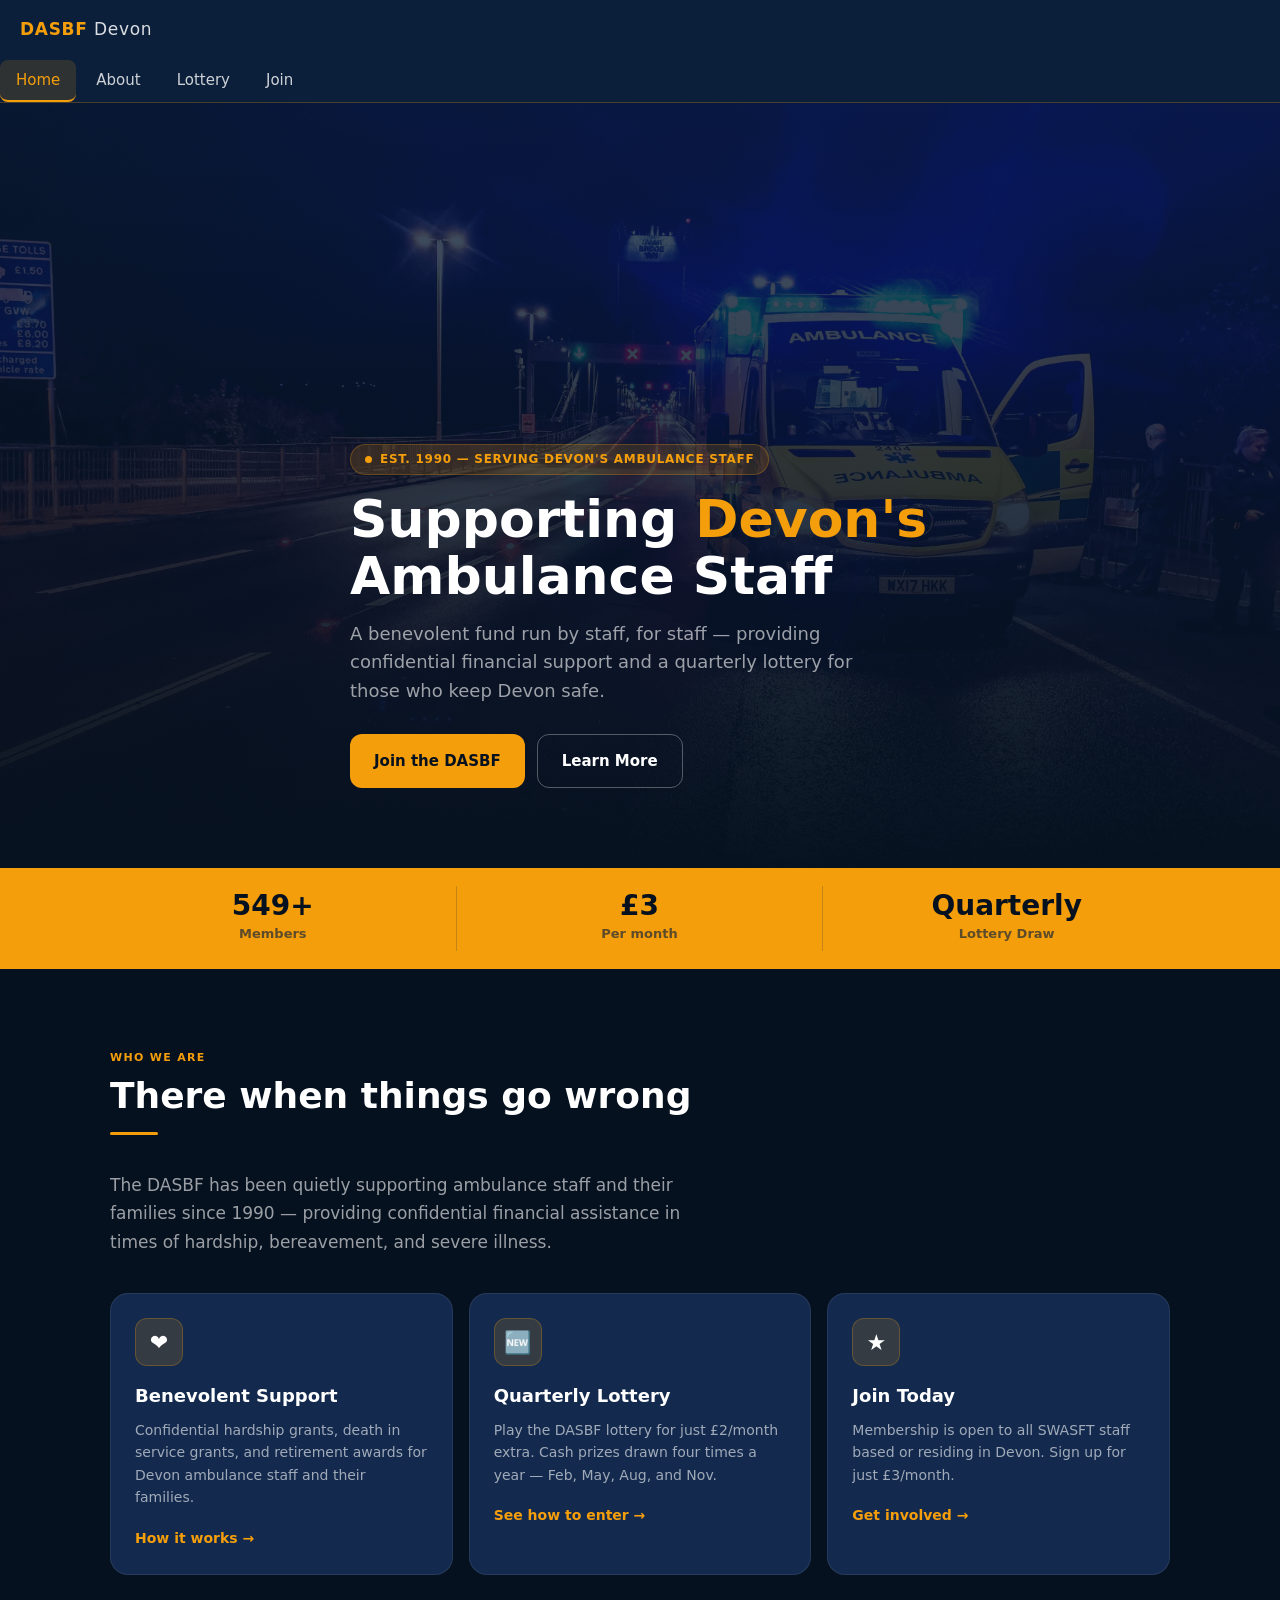
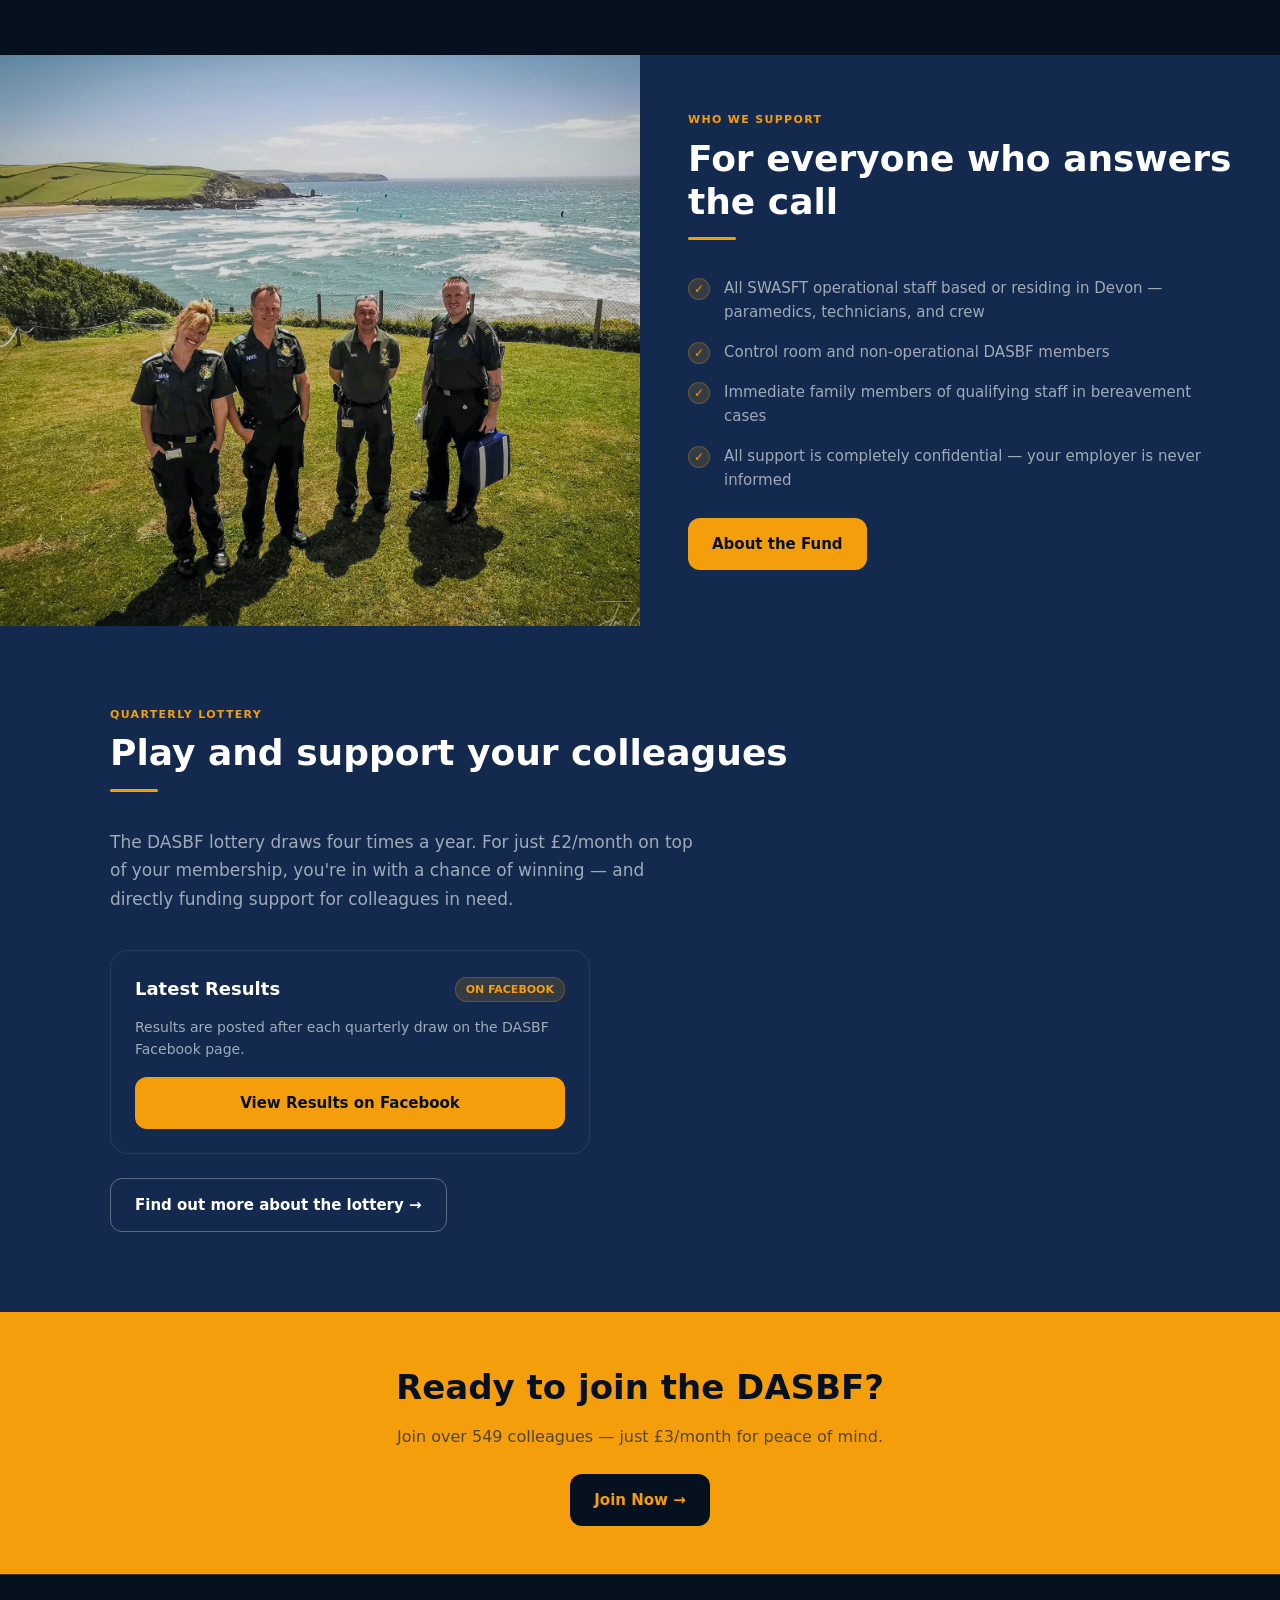
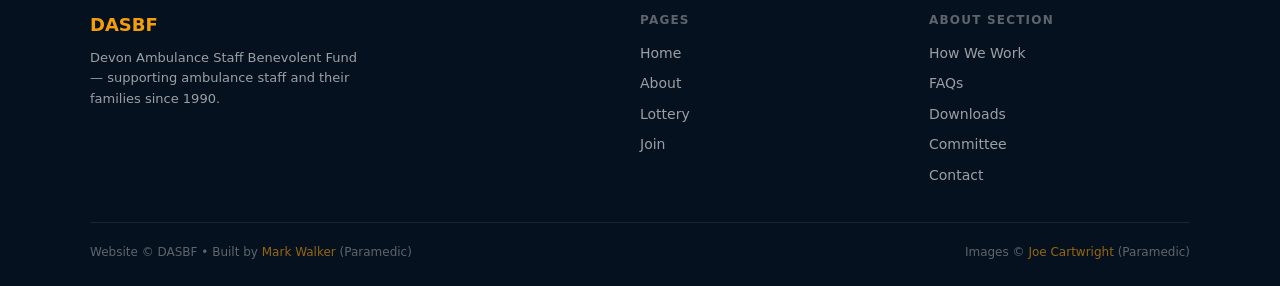
==== commit 02b40a7a: "Point downloads to local docs; update links/copy Replace long external download URLs with local docs" ====
--- a/index.html
+++ b/index.html
@@ -124,7 +124,7 @@
         </div>
         <p style="margin-bottom:16px;">Results are posted after each quarterly draw on the DASBF Facebook page.</p>
         <!-- REPLACE: Update to the real DASBF Facebook page URL -->
-        <a href="https://www.facebook.com/DASBF" class="btn btn-amber btn-block" target="_blank" rel="noopener">View Results on Facebook</a>
+        <a href="https://www.facebook.com/dasbfund" class="btn btn-amber btn-block" target="_blank" rel="noopener">View Results on Facebook</a>
       </div>
       <a href="lottery.html" class="btn btn-outline">Find out more about the lottery &rarr;</a>
     </div>
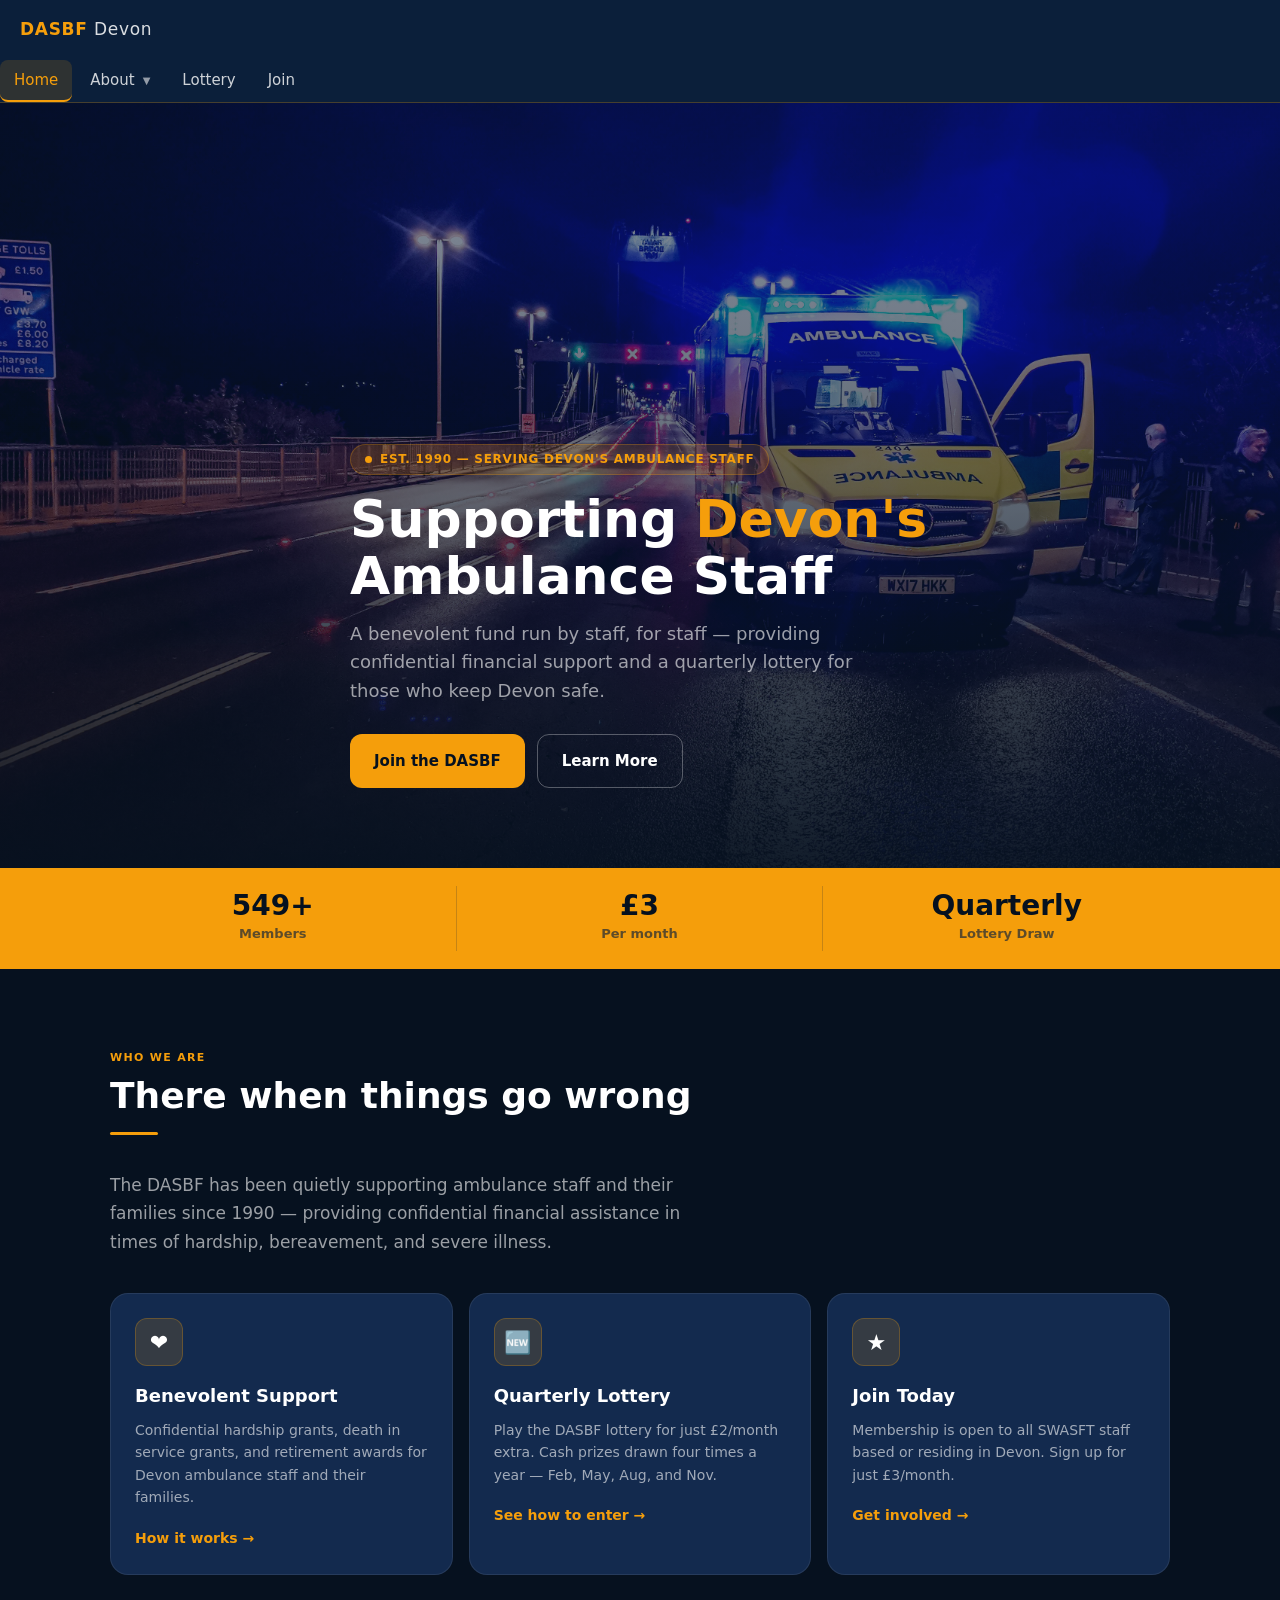
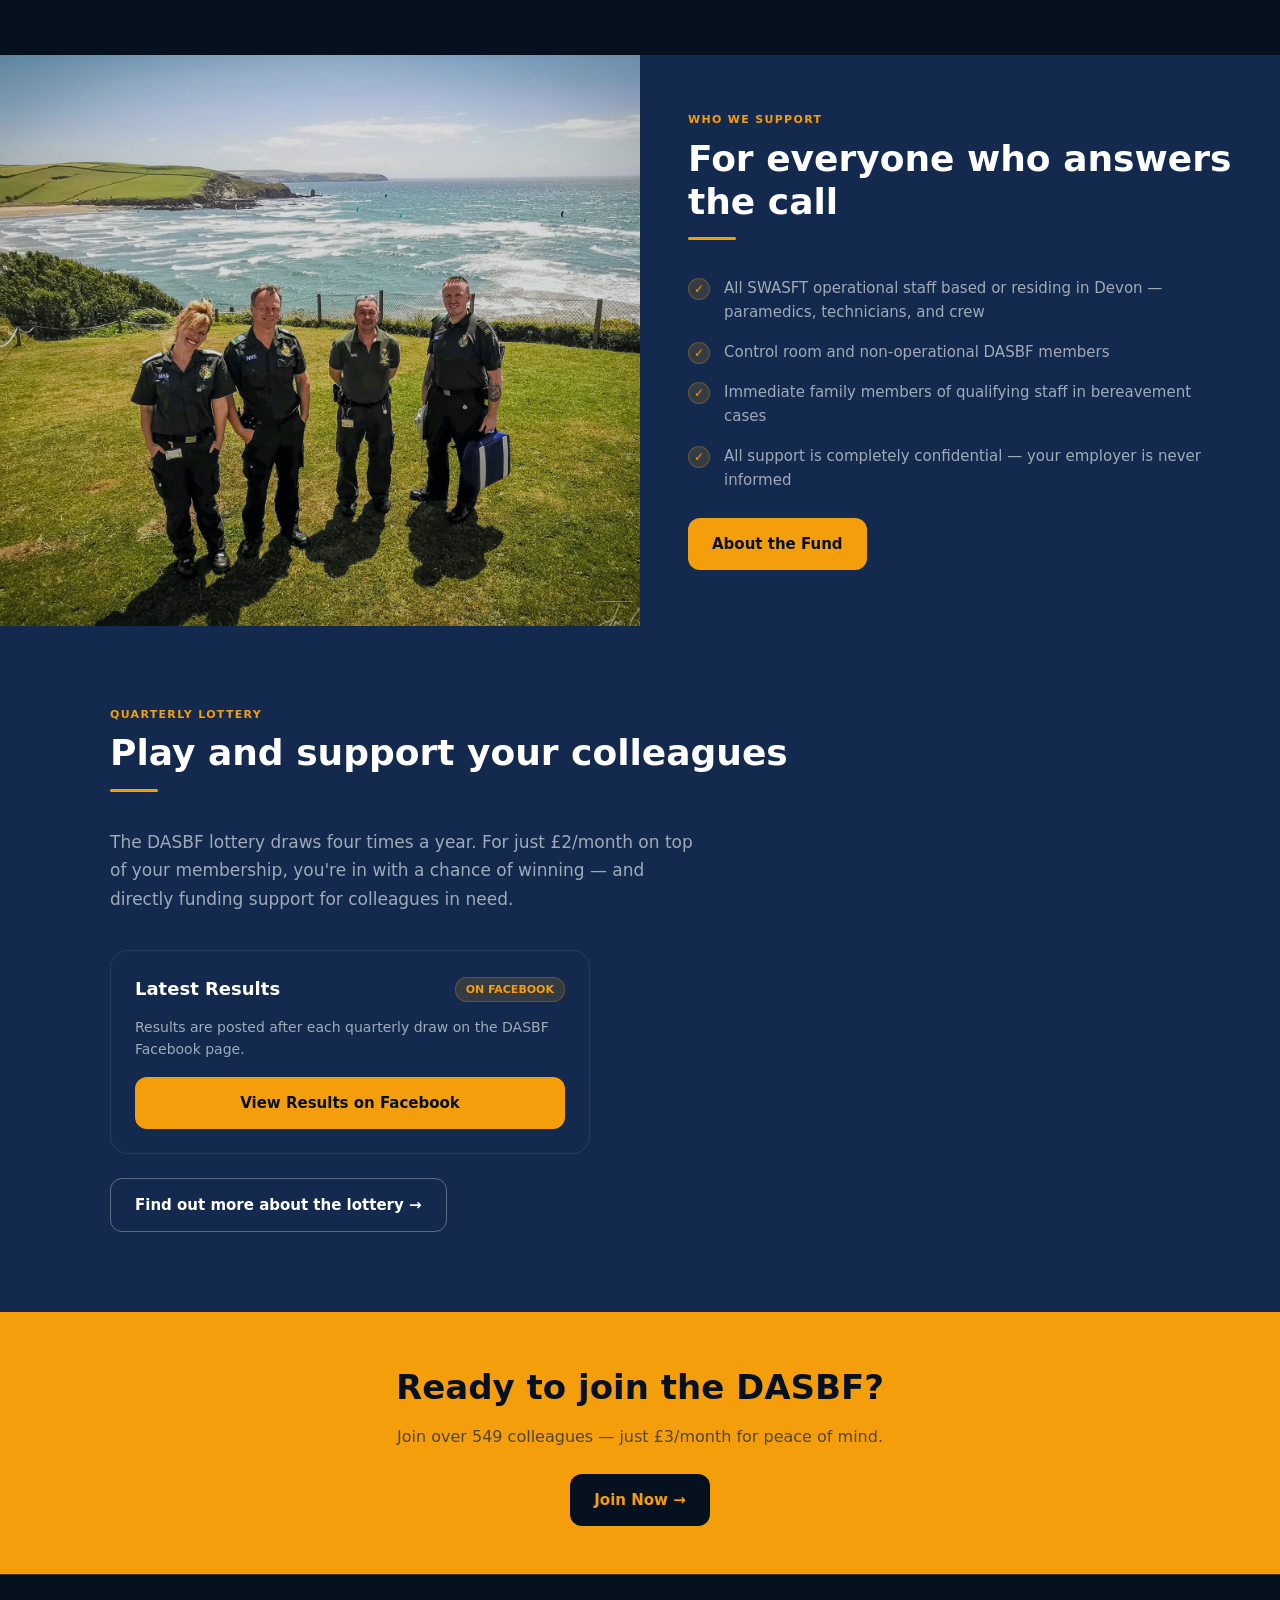
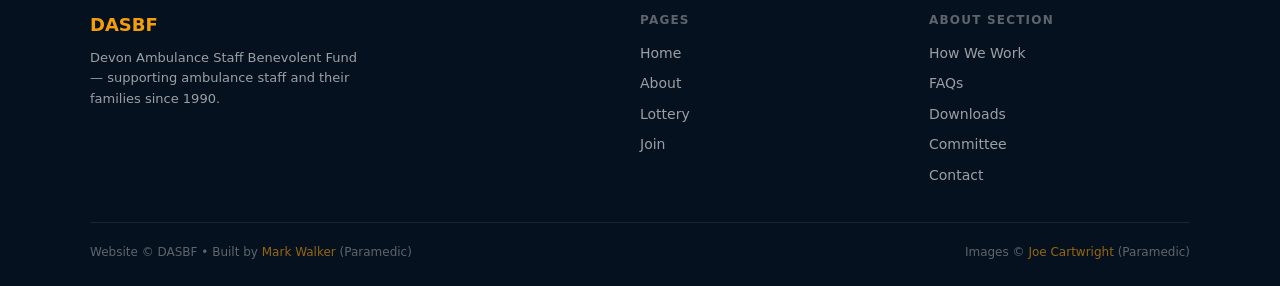
==== commit 51a0ec61: "Add About dropdown to navigation Replace the single About link with a grouped "About" dropdown acros" ====
--- a/index.html
+++ b/index.html
@@ -18,9 +18,21 @@
     </div>
     <div class="nav-menu">
       <a href="index.html" class="active">Home</a>
-      <a href="about.html">About</a>
-      <a href="lottery.html">Lottery</a>
-      <a href="join.html">Join</a>
+      <div class="nav-item">
+        <button class="nav-dropdown-toggle " aria-expanded="false" aria-haspopup="true">
+          About <span class="dropdown-arrow">&#9660;</span>
+        </button>
+        <div class="nav-dropdown">
+      <a href="about.html" class="">&#8962; About</a>
+      <a href="about-how-we-work.html" class="">How We Work</a>
+      <a href="about-faq.html" class="">FAQs</a>
+      <a href="about-downloads.html" class="">Downloads</a>
+      <a href="about-committee.html" class="">Committee</a>
+      <a href="contact.html" class="">Contact</a>
+        </div>
+      </div>
+      <a href="lottery.html" class="">Lottery</a>
+      <a href="join.html" class="">Join</a>
     </div>
   </nav>
 
--- a/css/styles.css
+++ b/css/styles.css
@@ -108,6 +108,64 @@
   background: var(--amber-pale);
 }
 
+/* --- Dropdown --- */
+.nav-item { position: relative; }
+
+.nav-dropdown-toggle {
+  display: flex;
+  align-items: center;
+  justify-content: space-between;
+  gap: 8px;
+  padding: 13px 24px;
+  font-size: 16px;
+  color: rgba(255,255,255,0.8);
+  font-weight: 500;
+  border-left: 3px solid transparent;
+  background: none;
+  border-top: none;
+  border-right: none;
+  border-bottom: none;
+  width: 100%;
+  text-align: left;
+  cursor: pointer;
+  font-family: var(--font);
+  transition: color 0.2s, border-color 0.2s;
+}
+.nav-dropdown-toggle:hover,
+.nav-dropdown-toggle.active {
+  color: var(--amber);
+  border-left-color: var(--amber);
+  background: var(--amber-pale);
+}
+.nav-dropdown-toggle.active { border-left-color: var(--amber); }
+
+.dropdown-arrow {
+  font-size: 10px;
+  transition: transform 0.25s;
+  opacity: 0.7;
+  flex-shrink: 0;
+}
+.nav-dropdown-toggle.open .dropdown-arrow { transform: rotate(180deg); }
+
+.nav-dropdown {
+  display: none;
+  background: rgba(6,17,31,0.6);
+  border-left: 3px solid var(--border-amber);
+  margin-left: 0;
+}
+.nav-dropdown.open { display: block; }
+.nav-dropdown a {
+  padding: 10px 24px 10px 36px;
+  font-size: 14px;
+  border-left: none;
+}
+.nav-dropdown a:hover,
+.nav-dropdown a.active {
+  color: var(--amber);
+  border-left: none;
+  background: var(--amber-pale);
+}
+
 @media (min-width: 768px) {
   .nav-toggle { display: none; }
   .nav-menu {
@@ -119,18 +177,72 @@
     gap: 4px;
     align-items: center;
   }
-  .nav-menu a {
-    padding: 8px 16px;
+  .nav-menu > a,
+  .nav-item {
+    padding: 0;
+    border-left: none;
+  }
+  .nav-menu > a {
+    padding: 8px 14px;
     font-size: 15px;
     border-left: none;
     border-radius: var(--radius-sm);
     border-bottom: 2px solid transparent;
   }
-  .nav-menu a:hover,
-  .nav-menu a.active {
+  .nav-menu > a:hover,
+  .nav-menu > a.active {
     color: var(--amber);
     background: var(--amber-pale);
     border-bottom-color: var(--amber);
+  }
+
+  /* Desktop dropdown */
+  .nav-item { position: relative; }
+  .nav-dropdown-toggle {
+    padding: 8px 14px;
+    font-size: 15px;
+    border-left: none;
+    border-bottom: 2px solid transparent;
+    border-radius: var(--radius-sm);
+    width: auto;
+    background: none;
+  }
+  .nav-dropdown-toggle:hover,
+  .nav-dropdown-toggle.active {
+    color: var(--amber);
+    background: var(--amber-pale);
+    border-left: none;
+    border-bottom-color: var(--amber);
+  }
+  .nav-dropdown {
+    position: absolute;
+    top: calc(100% + 6px);
+    left: 0;
+    min-width: 180px;
+    background: var(--navy-deep);
+    border: 1px solid var(--border-amber);
+    border-radius: var(--radius-md);
+    border-left: 1px solid var(--border-amber);
+    box-shadow: 0 8px 24px rgba(0,0,0,0.4);
+    z-index: 200;
+    margin-left: 0;
+    overflow: hidden;
+  }
+  .nav-dropdown a {
+    padding: 11px 18px;
+    font-size: 14px;
+    display: block;
+    border-left: 3px solid transparent;
+    border-bottom: none;
+    border-radius: 0;
+    white-space: nowrap;
+  }
+  .nav-dropdown a:hover,
+  .nav-dropdown a.active {
+    color: var(--amber);
+    background: var(--amber-pale);
+    border-left-color: var(--amber);
+    border-bottom: none;
   }
 }
 
@@ -187,12 +299,12 @@
   inset: 0;
   background-size: cover;
   background-position: center;
-  opacity: 0.35;
+  opacity: 0.6;
 }
 .hero-overlay {
   position: absolute;
   inset: 0;
-  background: linear-gradient(to top, rgba(6,17,31,0.98) 0%, rgba(6,17,31,0.5) 60%, rgba(11,31,58,0.3) 100%);
+  background: linear-gradient(to top, rgba(6,17,31,0.92) 0%, rgba(6,17,31,0.35) 55%, rgba(11,31,58,0.15) 100%);
 }
 .hero-content {
   position: relative;
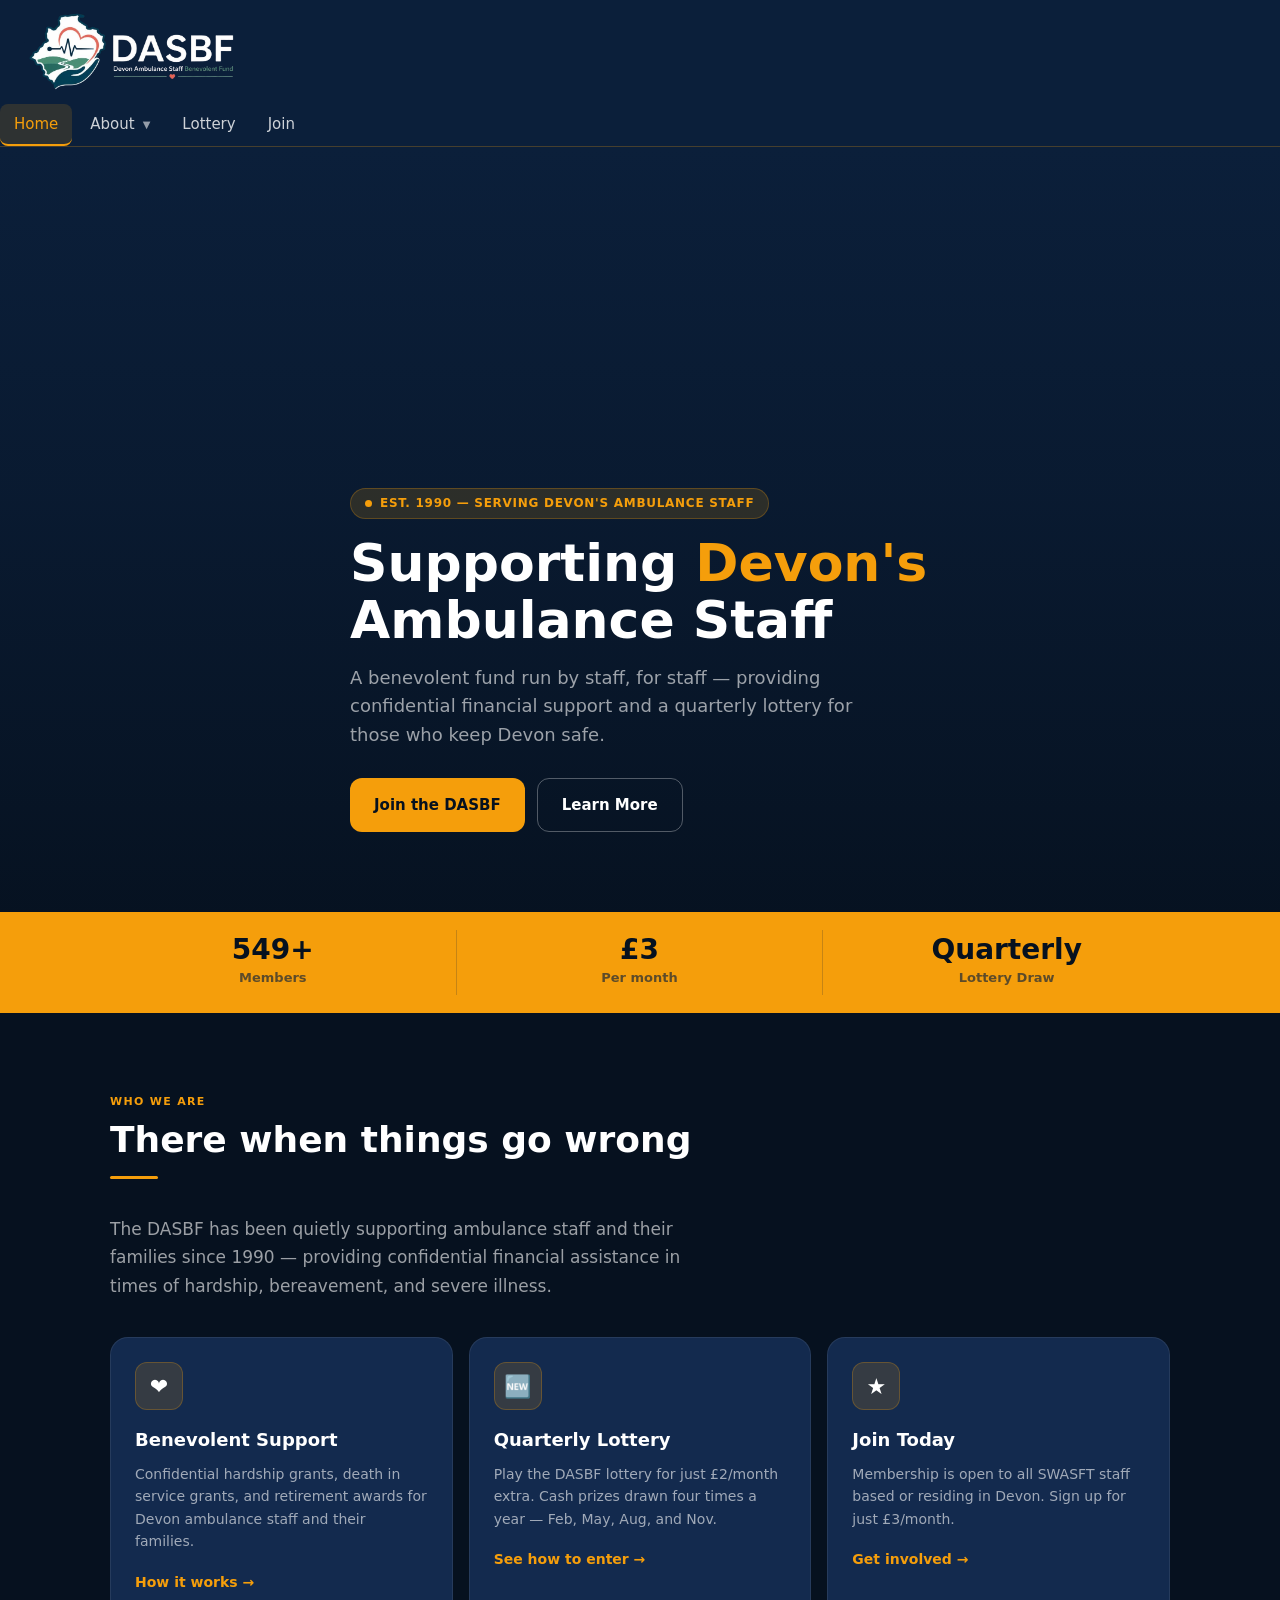
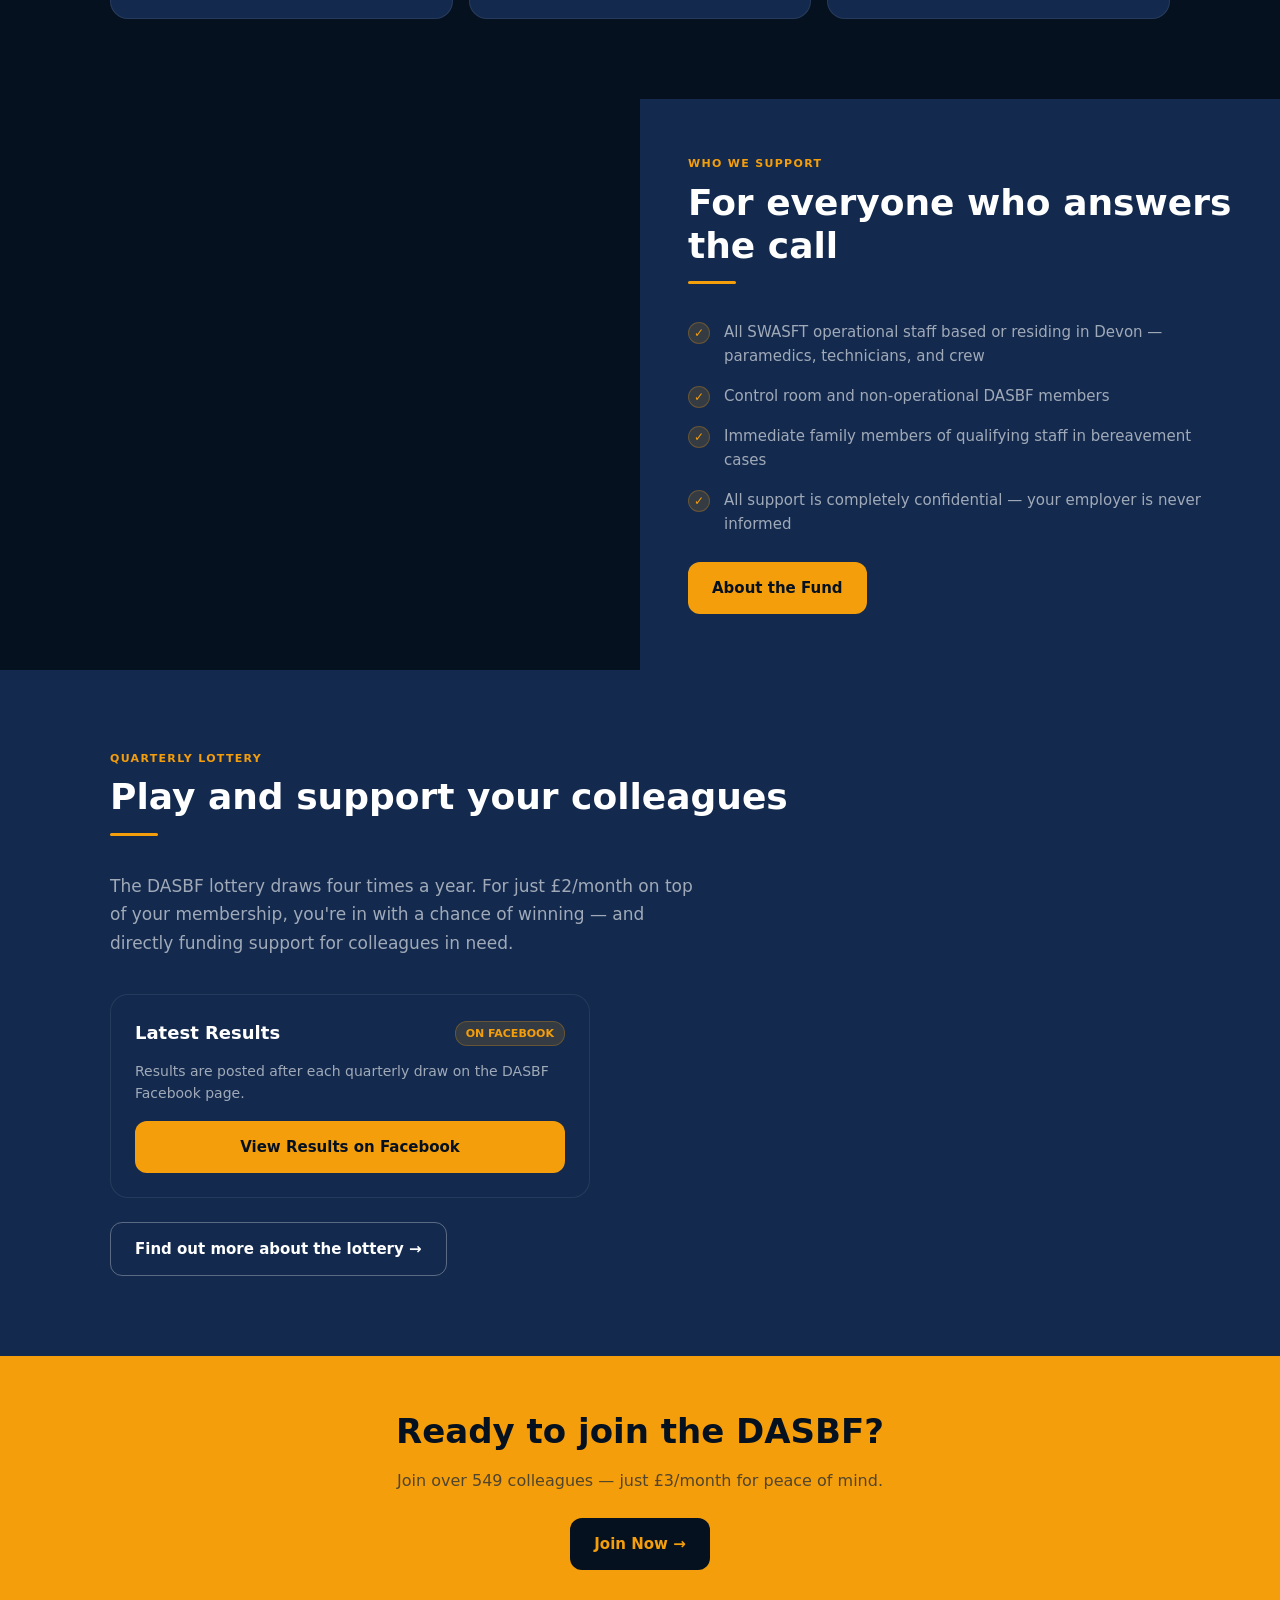
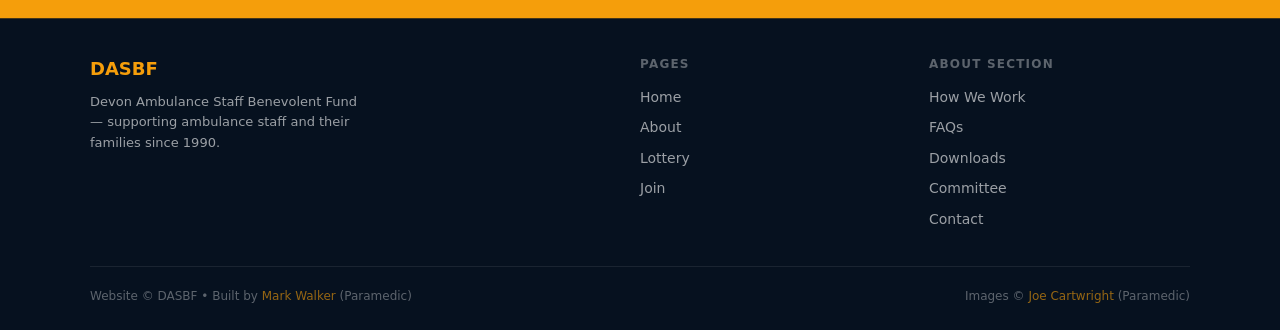
==== commit 2b43f206: "Use image logo and update navigation styles Replace the text-based site logo with a branded image ac" ====
--- a/index.html
+++ b/index.html
@@ -11,7 +11,7 @@
 
   <nav class="site-nav" role="navigation" aria-label="Main navigation">
     <div class="nav-inner">
-      <a href="index.html" class="nav-logo">DASBF <span>Devon</span></a>
+      <a href="index.html" class="nav-logo"><img src="images/logo.png" alt="DASBF — Devon Ambulance Staff Benevolent Fund" class="nav-logo-img" /></a>
       <button class="nav-toggle" aria-expanded="false" aria-label="Toggle menu">
         <span></span><span></span><span></span>
       </button>
--- a/css/styles.css
+++ b/css/styles.css
@@ -52,16 +52,19 @@
   display: flex;
   align-items: center;
   justify-content: space-between;
-  height: 60px;
+  height: 104px;
   padding: 0 20px;
 }
 .nav-logo {
-  font-size: 17px;
-  font-weight: 700;
-  color: var(--amber);
-  letter-spacing: 0.04em;
-}
-.nav-logo span { color: var(--white); font-weight: 400; opacity: 0.85; }
+  display: flex;
+  align-items: center;
+  flex-shrink: 0;
+}
+.nav-logo-img {
+  height: 90px;
+  width: auto;
+  display: block;
+}
 
 .nav-toggle {
   display: flex;
@@ -109,7 +112,7 @@
 }
 
 /* --- Dropdown --- */
-.nav-item { position: relative; }
+.nav-item { position: relative; width: 100%; }
 
 .nav-dropdown-toggle {
   display: flex;
@@ -149,15 +152,18 @@
 
 .nav-dropdown {
   display: none;
+  flex-direction: column;
   background: rgba(6,17,31,0.6);
   border-left: 3px solid var(--border-amber);
   margin-left: 0;
 }
-.nav-dropdown.open { display: block; }
+.nav-dropdown.open { display: flex; }
 .nav-dropdown a {
+  display: block;
   padding: 10px 24px 10px 36px;
   font-size: 14px;
   border-left: none;
+  width: 100%;
 }
 .nav-dropdown a:hover,
 .nav-dropdown a.active {
@@ -197,7 +203,7 @@
   }
 
   /* Desktop dropdown */
-  .nav-item { position: relative; }
+  .nav-item { position: relative; width: auto; }
   .nav-dropdown-toggle {
     padding: 8px 14px;
     font-size: 15px;
@@ -246,42 +252,7 @@
   }
 }
 
-/* =============================================
-   SECTION SUB-NAV (About sub-pages)
-   ============================================= */
-.sub-nav {
-  background: var(--navy-mid);
-  border-bottom: 1px solid var(--border-subtle);
-  overflow-x: auto;
-  -webkit-overflow-scrolling: touch;
-  scrollbar-width: none;
-}
-.sub-nav::-webkit-scrollbar { display: none; }
-
-.sub-nav-inner {
-  display: flex;
-  padding: 0 16px;
-  gap: 0;
-  min-width: max-content;
-}
-.sub-nav a {
-  display: inline-flex;
-  align-items: center;
-  gap: 6px;
-  padding: 12px 16px;
-  font-size: 13px;
-  font-weight: 600;
-  color: var(--text-muted);
-  white-space: nowrap;
-  border-bottom: 2px solid transparent;
-  transition: color 0.2s, border-color 0.2s;
-}
-.sub-nav a:hover { color: var(--white); }
-.sub-nav a.active {
-  color: var(--amber);
-  border-bottom-color: var(--amber);
-}
-.sub-nav-icon { font-size: 14px; }
+
 
 /* =============================================
    HERO (home page)
